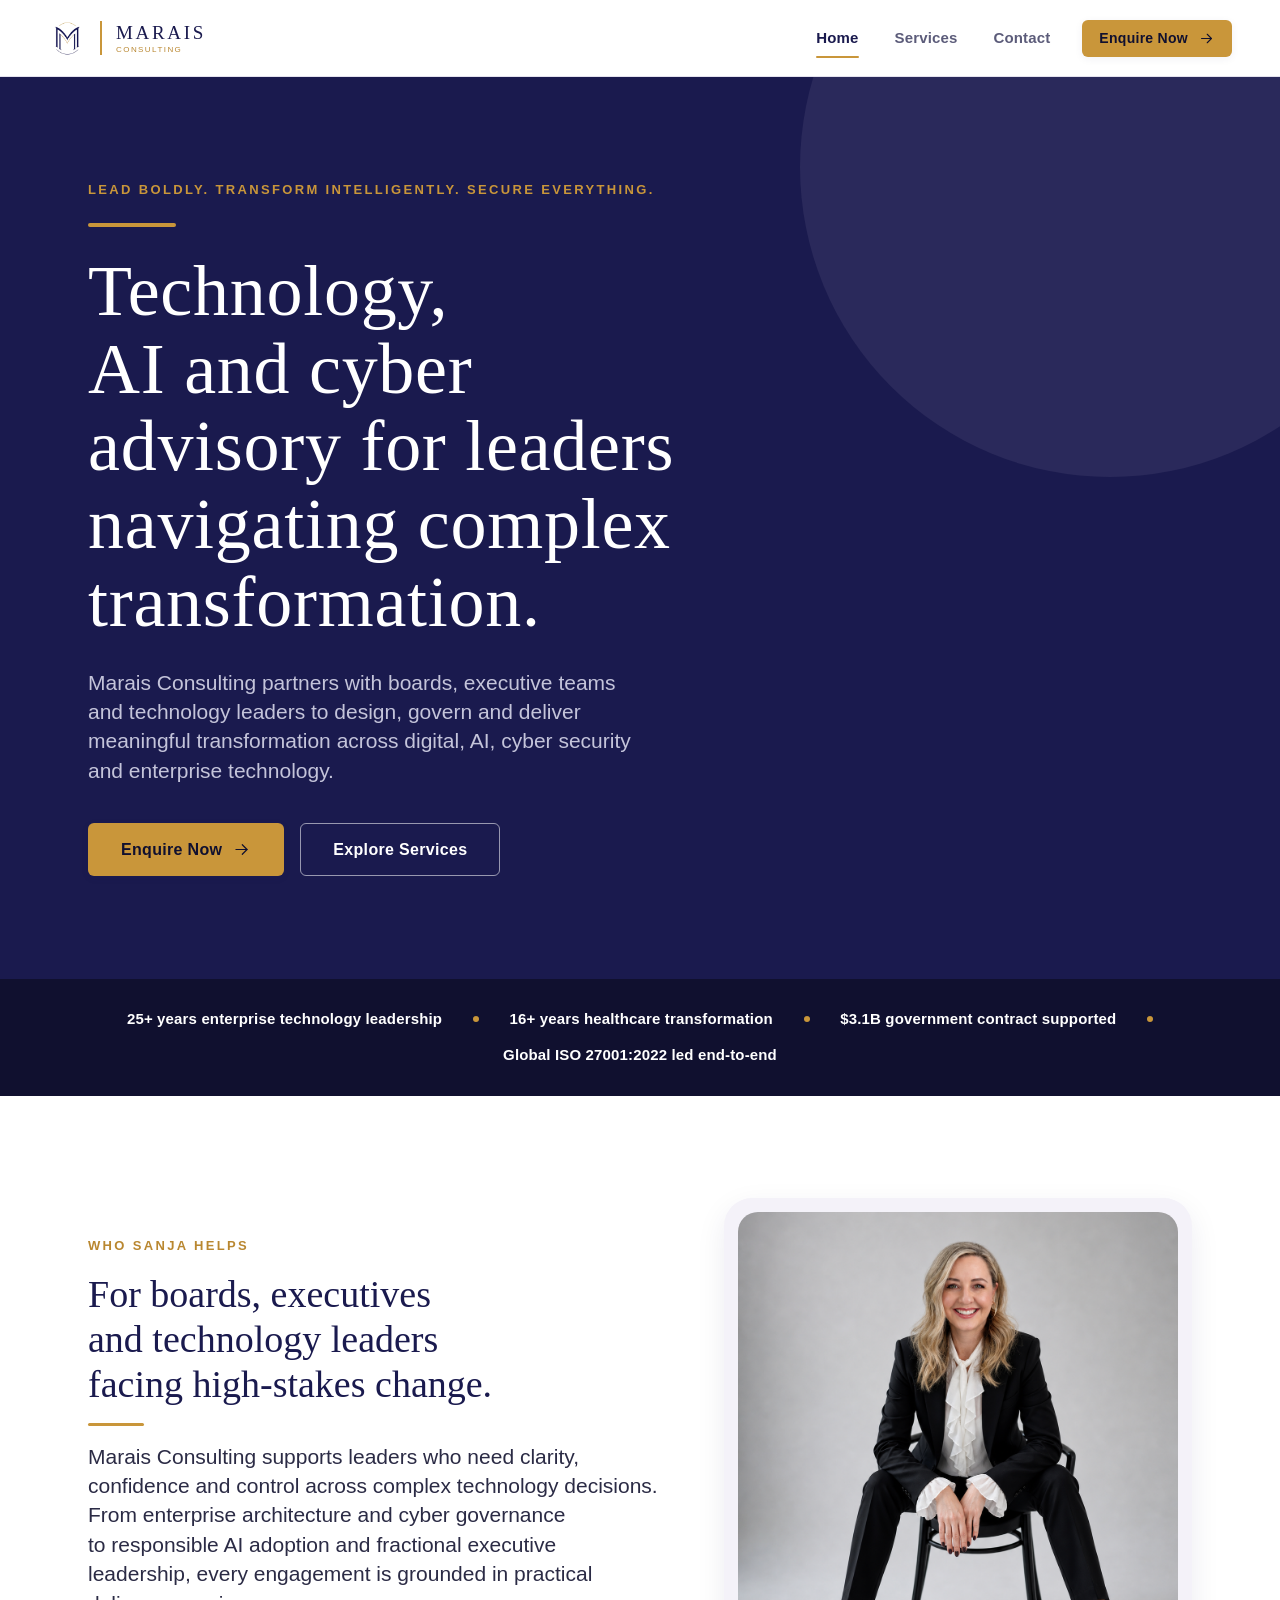
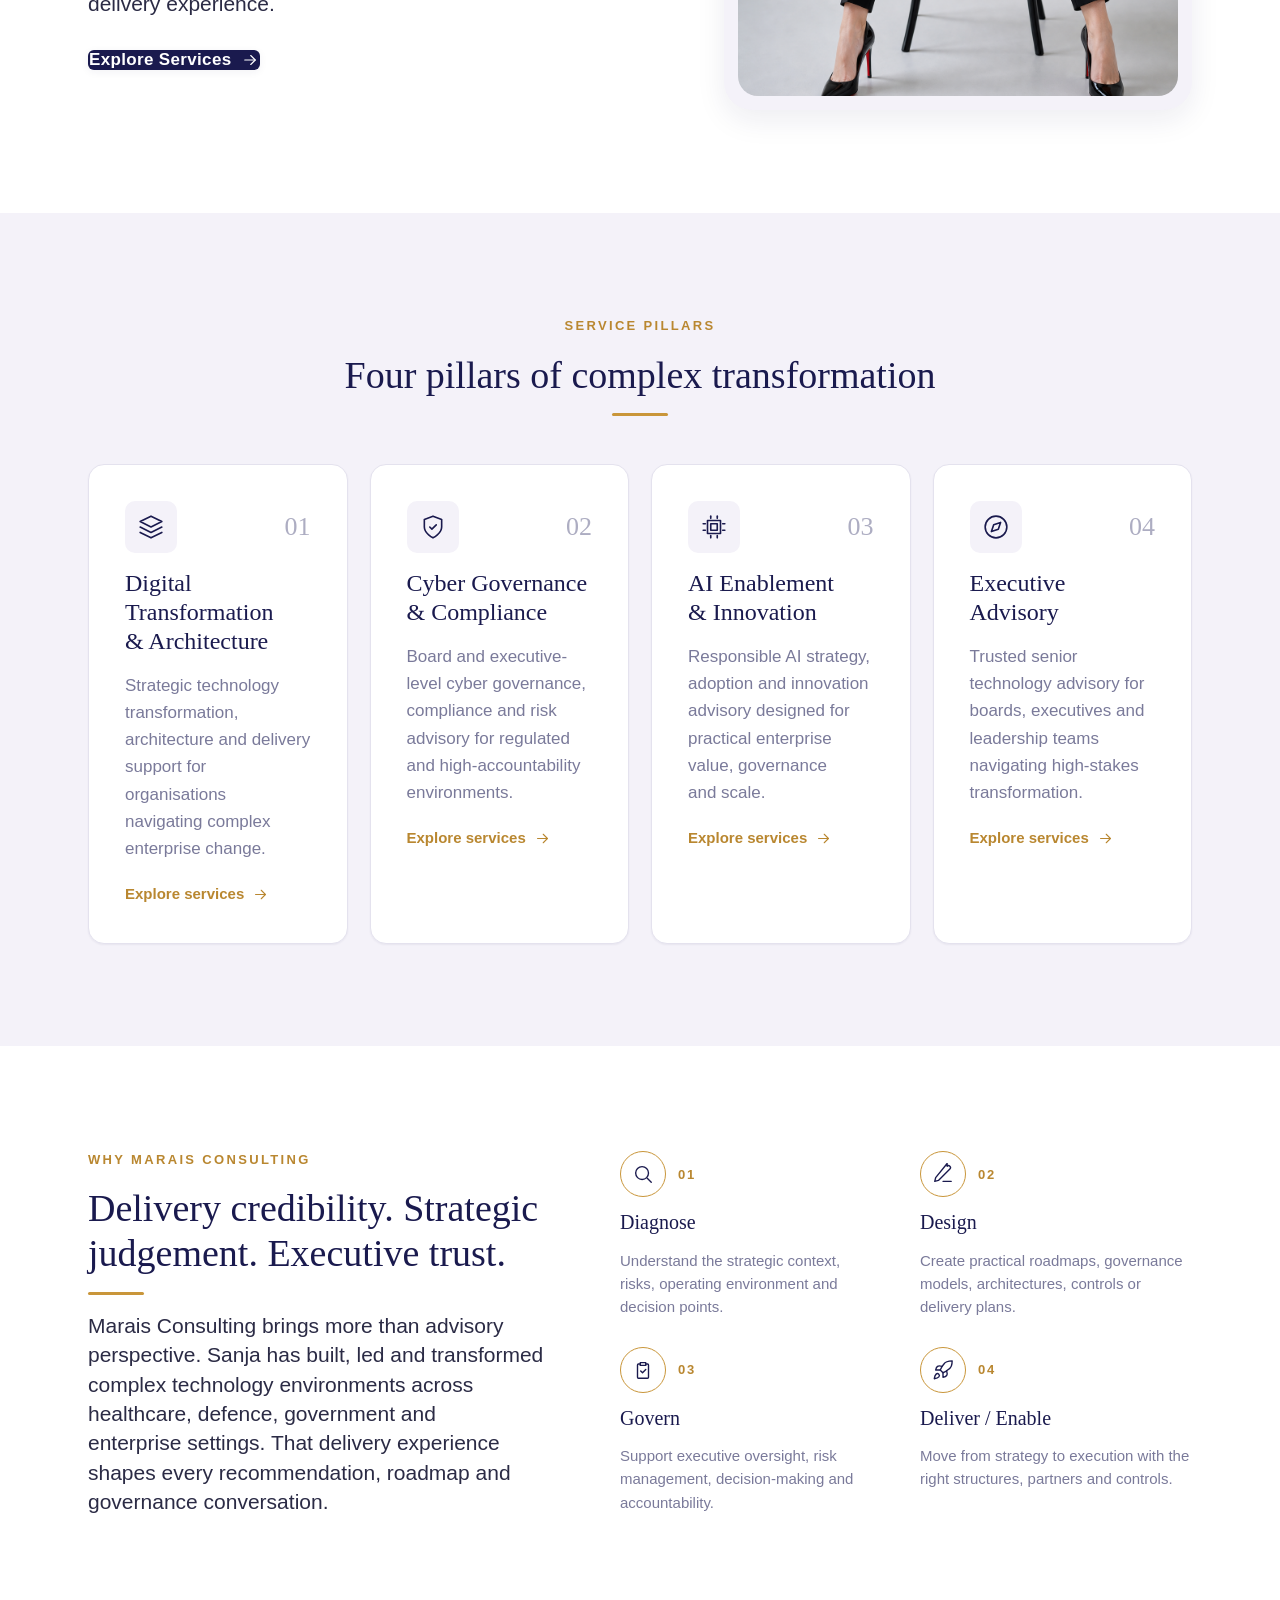
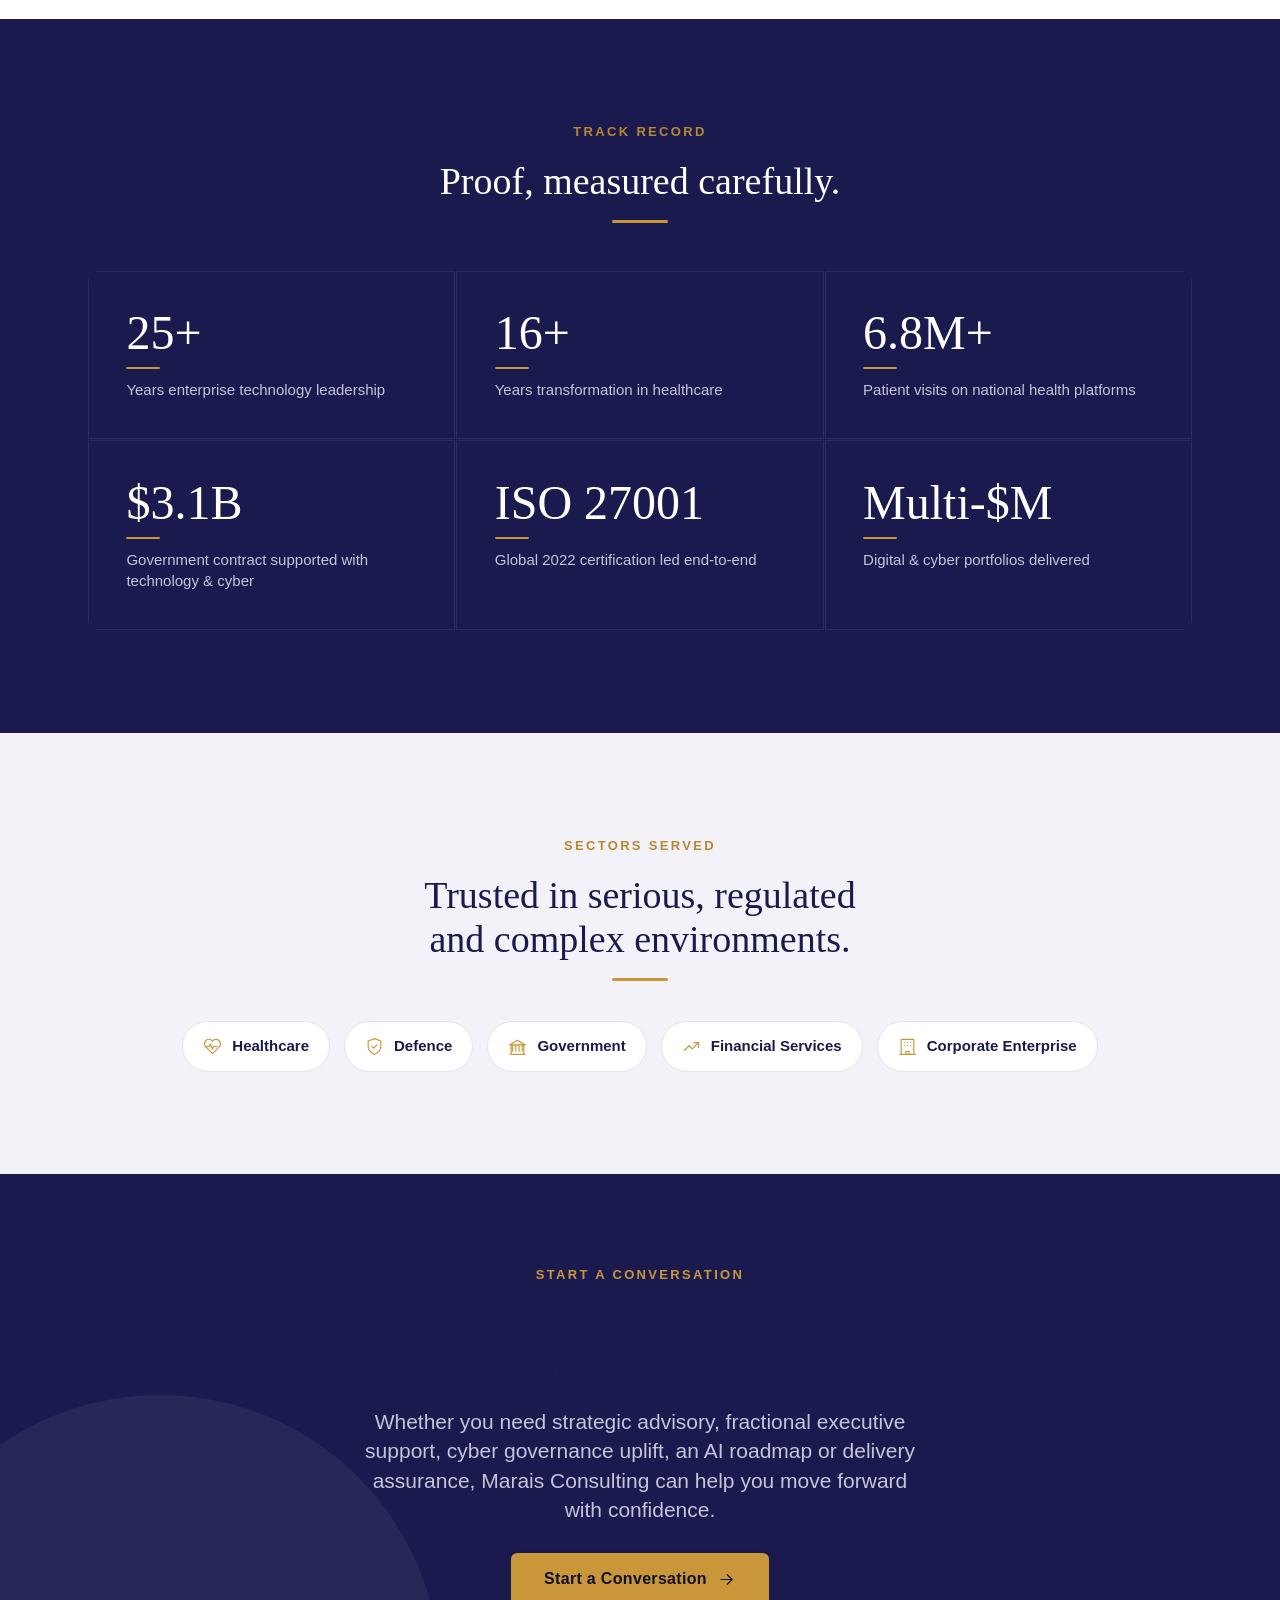
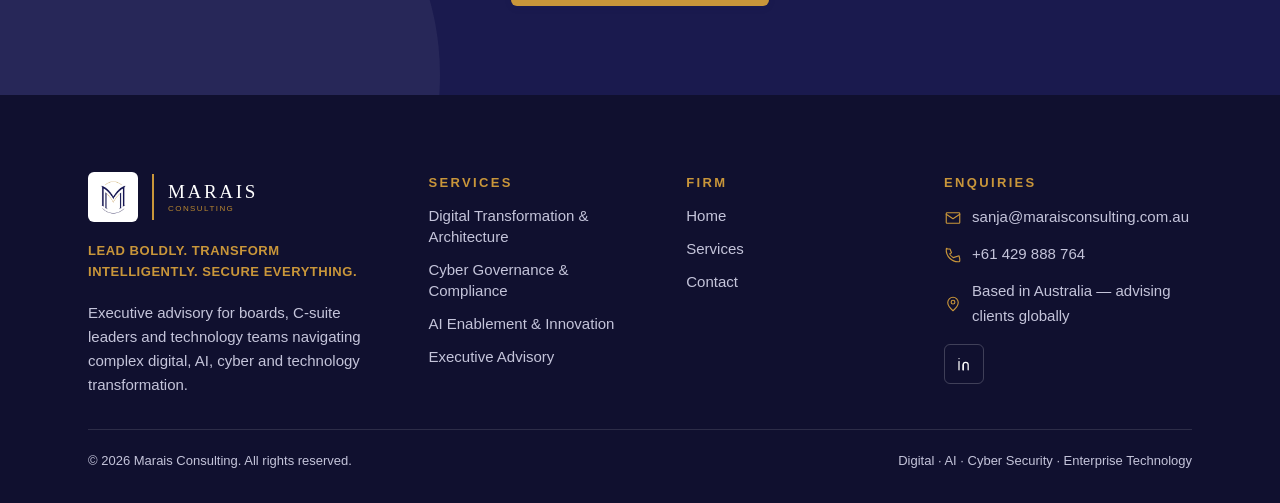
==== index.html @ aa8a917b "Initial publish: static site output for maraisconsulting.com.au Public repo containing only the buil" ====
<!DOCTYPE html>
<html lang="en">
<head>
<meta charset="utf-8">
<meta name="viewport" content="width=device-width, initial-scale=1">
<title>Marais Consulting — Lead Boldly. Transform Intelligently. Secure Everything.</title>
<meta name="description" content="Marais Consulting partners with boards, executive teams and technology leaders to design, govern and deliver meaningful transformation across digital, AI, cyber security and enterprise technology.">
<link rel="canonical" href="https://maraisconsulting.com.au/">
<link rel="icon" type="image/png" href="/assets/logo/favicon-32.png">
<link rel="stylesheet" href="/styles.css">
<style>html{scroll-behavior:smooth;}body{margin:0;}</style>
</head>
<body>

<header class="site-header">
  <div class="site-header__inner">
    <a class="logo" href="/">
      <img class="logo__mark" src="/assets/logo/marais-mark.png" alt="Marais Consulting">
      <span class="logo__rule" aria-hidden="true"></span>
      <span class="logo__word"><span class="a">MARAIS</span><span class="b">CONSULTING</span></span>
    </a>
    <nav class="nav">
      <a class="nav__link" href="/" aria-current="page">Home</a>
      <a class="nav__link" href="/services/">Services</a>
      <a class="nav__link" href="/contact/">Contact</a>
      <span class="nav__cta"><a class="btn btn--primary btn--sm" href="/contact/">Enquire Now <span class="icon">
        <svg width="17" height="17" viewBox="0 0 24 24" fill="none" stroke="currentColor" stroke-width="1.5" stroke-linecap="round" stroke-linejoin="round"><path d="M5 12h14"/><path d="M13 6l6 6-6 6"/></svg>
      </span></a></span>
    </nav>
    <button type="button" class="nav-toggle" aria-label="Toggle menu" aria-expanded="false" id="navToggle">
      <svg width="22" height="22" viewBox="0 0 24 24" fill="none" stroke="currentColor" stroke-width="1.5" stroke-linecap="round" stroke-linejoin="round"><path d="M4 7h16"/><path d="M4 12h16"/><path d="M4 17h16"/></svg>
    </button>
  </div>
  <div class="nav-panel" id="navPanel">
    <a class="nav-panel__link" href="/">Home</a>
    <a class="nav-panel__link" href="/services/">Services</a>
    <a class="nav-panel__link" href="/contact/">Contact</a>
    <a class="btn btn--primary btn--md btn--block nav-panel__cta" href="/contact/">Enquire Now</a>
  </div>
</header>

<main>

  <!-- Hero -->
  <section class="hero">
    <div class="hero__inner">
      <div class="hero__content">
        <span class="hero__eyebrow">LEAD BOLDLY. TRANSFORM INTELLIGENTLY. SECURE EVERYTHING.</span>
        <span class="hero__rule" aria-hidden="true"></span>
        <h1 class="hero__heading">Technology, AI and cyber advisory for leaders navigating complex transformation.</h1>
        <p class="hero__sub">Marais Consulting partners with boards, executive teams and technology leaders to design, govern and deliver meaningful transformation across digital, AI, cyber security and enterprise technology.</p>
        <div class="hero__ctas">
          <a class="btn btn--primary btn--lg" href="/contact/">Enquire Now <span class="icon"><svg width="19" height="19" viewBox="0 0 24 24" fill="none" stroke="currentColor" stroke-width="1.5" stroke-linecap="round" stroke-linejoin="round"><path d="M5 12h14"/><path d="M13 6l6 6-6 6"/></svg></span></a>
          <a class="btn btn--outline-light btn--lg" href="/services/">Explore Services</a>
        </div>
      </div>
    </div>
  </section>

  <!-- Credibility strip -->
  <section class="credibility">
    <div class="credibility__inner">
      <span class="credibility__item">25+ years enterprise technology leadership</span>
      <span class="credibility__dot" aria-hidden="true"></span>
      <span class="credibility__item">16+ years healthcare transformation</span>
      <span class="credibility__dot" aria-hidden="true"></span>
      <span class="credibility__item">$3.1B government contract supported</span>
      <span class="credibility__dot" aria-hidden="true"></span>
      <span class="credibility__item">Global ISO 27001:2022 led end-to-end</span>
    </div>
  </section>

  <!-- Who Sanja helps -->
  <section class="section">
    <div class="wrap split">
      <div class="section-intro">
        <span class="section-intro__eyebrow">Who Sanja helps</span>
        <h2 class="section-intro__heading">For boards, executives and technology leaders facing high-stakes change.</h2>
        <span class="section-intro__rule" aria-hidden="true"></span>
        <p class="section-intro__lead">Marais Consulting supports leaders who need clarity, confidence and control across complex technology decisions. From enterprise architecture and cyber governance to responsible AI adoption and fractional executive leadership, every engagement is grounded in practical delivery experience.</p>
        <div style="margin-top:12px">
          <a class="btn btn--navy" href="/services/">Explore Services <span class="icon"><svg width="18" height="18" viewBox="0 0 24 24" fill="none" stroke="currentColor" stroke-width="1.5" stroke-linecap="round" stroke-linejoin="round"><path d="M5 12h14"/><path d="M13 6l6 6-6 6"/></svg></span></a>
        </div>
      </div>
      <div class="split__portrait">
        <img src="/assets/images/sanja-portrait.png" alt="Sanja Marais">
      </div>
    </div>
  </section>

  <!-- Four service cards -->
  <section class="section section--alt">
    <div class="wrap">
      <div class="section-intro section-intro--center" style="margin-bottom:var(--sp-8)">
        <span class="section-intro__eyebrow">Service pillars</span>
        <h2 class="section-intro__heading">Four pillars of complex transformation</h2>
        <span class="section-intro__rule" aria-hidden="true"></span>
      </div>
      <div class="cards-grid">
        <a class="service-card" href="/services/">
          <div class="service-card__top">
            <span class="service-card__icon"><svg width="26" height="26" viewBox="0 0 24 24" fill="none" stroke="currentColor" stroke-width="1.5" stroke-linecap="round" stroke-linejoin="round"><path d="M12 2 2 7l10 5 10-5-10-5z"/><path d="M2 17l10 5 10-5"/><path d="M2 12l10 5 10-5"/></svg></span>
            <span class="service-card__index">01</span>
          </div>
          <h3 class="service-card__title">Digital Transformation &amp; Architecture</h3>
          <p class="service-card__summary">Strategic technology transformation, architecture and delivery support for organisations navigating complex enterprise change.</p>
          <span class="service-card__link">Explore services <span class="icon"><svg width="17" height="17" viewBox="0 0 24 24" fill="none" stroke="currentColor" stroke-width="1.5" stroke-linecap="round" stroke-linejoin="round"><path d="M5 12h14"/><path d="M13 6l6 6-6 6"/></svg></span></span>
        </a>
        <a class="service-card" href="/services/">
          <div class="service-card__top">
            <span class="service-card__icon"><svg width="26" height="26" viewBox="0 0 24 24" fill="none" stroke="currentColor" stroke-width="1.5" stroke-linecap="round" stroke-linejoin="round"><path d="M12 22s8-4 8-10V5l-8-3-8 3v7c0 6 8 10 8 10z"/><path d="M9 12l2 2 4-4"/></svg></span>
            <span class="service-card__index">02</span>
          </div>
          <h3 class="service-card__title">Cyber Governance &amp; Compliance</h3>
          <p class="service-card__summary">Board and executive-level cyber governance, compliance and risk advisory for regulated and high-accountability environments.</p>
          <span class="service-card__link">Explore services <span class="icon"><svg width="17" height="17" viewBox="0 0 24 24" fill="none" stroke="currentColor" stroke-width="1.5" stroke-linecap="round" stroke-linejoin="round"><path d="M5 12h14"/><path d="M13 6l6 6-6 6"/></svg></span></span>
        </a>
        <a class="service-card" href="/services/">
          <div class="service-card__top">
            <span class="service-card__icon"><svg width="26" height="26" viewBox="0 0 24 24" fill="none" stroke="currentColor" stroke-width="1.5" stroke-linecap="round" stroke-linejoin="round"><path d="M6 6h12v12H6z"/><path d="M9 9h6v6H9z"/><path d="M9 2v2"/><path d="M15 2v2"/><path d="M9 20v2"/><path d="M15 20v2"/><path d="M2 9h2"/><path d="M2 15h2"/><path d="M20 9h2"/><path d="M20 15h2"/></svg></span>
            <span class="service-card__index">03</span>
          </div>
          <h3 class="service-card__title">AI Enablement &amp; Innovation</h3>
          <p class="service-card__summary">Responsible AI strategy, adoption and innovation advisory designed for practical enterprise value, governance and scale.</p>
          <span class="service-card__link">Explore services <span class="icon"><svg width="17" height="17" viewBox="0 0 24 24" fill="none" stroke="currentColor" stroke-width="1.5" stroke-linecap="round" stroke-linejoin="round"><path d="M5 12h14"/><path d="M13 6l6 6-6 6"/></svg></span></span>
        </a>
        <a class="service-card" href="/services/">
          <div class="service-card__top">
            <span class="service-card__icon"><svg width="26" height="26" viewBox="0 0 24 24" fill="none" stroke="currentColor" stroke-width="1.5" stroke-linecap="round" stroke-linejoin="round"><path d="M12 22a10 10 0 100-20 10 10 0 000 20z"/><path d="M16.24 7.76l-2.12 6.36-6.36 2.12 2.12-6.36z"/></svg></span>
            <span class="service-card__index">04</span>
          </div>
          <h3 class="service-card__title">Executive Advisory</h3>
          <p class="service-card__summary">Trusted senior technology advisory for boards, executives and leadership teams navigating high-stakes transformation.</p>
          <span class="service-card__link">Explore services <span class="icon"><svg width="17" height="17" viewBox="0 0 24 24" fill="none" stroke="currentColor" stroke-width="1.5" stroke-linecap="round" stroke-linejoin="round"><path d="M5 12h14"/><path d="M13 6l6 6-6 6"/></svg></span></span>
        </a>
      </div>
    </div>
  </section>

  <!-- Why Marais Consulting -->
  <section class="section">
    <div class="wrap split split--reverse">
      <div class="section-intro">
        <span class="section-intro__eyebrow">Why Marais Consulting</span>
        <h2 class="section-intro__heading">Delivery credibility. Strategic judgement. Executive trust.</h2>
        <span class="section-intro__rule" aria-hidden="true"></span>
        <p class="section-intro__lead">Marais Consulting brings more than advisory perspective. Sanja has built, led and transformed complex technology environments across healthcare, defence, government and enterprise settings. That delivery experience shapes every recommendation, roadmap and governance conversation.</p>
      </div>
      <div class="process-steps process-steps--2col">
        <div class="process-step">
          <div class="process-step__top">
            <span class="process-step__ring"><svg width="22" height="22" viewBox="0 0 24 24" fill="none" stroke="currentColor" stroke-width="1.5" stroke-linecap="round" stroke-linejoin="round"><path d="M11 18a7 7 0 100-14 7 7 0 000 14z"/><path d="M21 21l-4.35-4.35"/></svg></span>
            <span class="process-step__num">01</span>
          </div>
          <h3 class="process-step__title">Diagnose</h3>
          <p class="process-step__desc">Understand the strategic context, risks, operating environment and decision points.</p>
        </div>
        <div class="process-step">
          <div class="process-step__top">
            <span class="process-step__ring"><svg width="22" height="22" viewBox="0 0 24 24" fill="none" stroke="currentColor" stroke-width="1.5" stroke-linecap="round" stroke-linejoin="round"><path d="M12 20h9"/><path d="M16.5 3.5a2.12 2.12 0 013 3L7 19l-4 1 1-4 12.5-15.5z"/></svg></span>
            <span class="process-step__num">02</span>
          </div>
          <h3 class="process-step__title">Design</h3>
          <p class="process-step__desc">Create practical roadmaps, governance models, architectures, controls or delivery plans.</p>
        </div>
        <div class="process-step">
          <div class="process-step__top">
            <span class="process-step__ring"><svg width="22" height="22" viewBox="0 0 24 24" fill="none" stroke="currentColor" stroke-width="1.5" stroke-linecap="round" stroke-linejoin="round"><path d="M9 4h6v3H9z"/><path d="M9 5.5H7a1 1 0 00-1 1V20a1 1 0 001 1h10a1 1 0 001-1V6.5a1 1 0 00-1-1h-2"/><path d="M9.5 13l2 2 3.5-3.5"/></svg></span>
            <span class="process-step__num">03</span>
          </div>
          <h3 class="process-step__title">Govern</h3>
          <p class="process-step__desc">Support executive oversight, risk management, decision-making and accountability.</p>
        </div>
        <div class="process-step">
          <div class="process-step__top">
            <span class="process-step__ring"><svg width="22" height="22" viewBox="0 0 24 24" fill="none" stroke="currentColor" stroke-width="1.5" stroke-linecap="round" stroke-linejoin="round"><path d="M4.5 16.5c-1.5 1.26-2 5-2 5s3.74-.5 5-2c.71-.84.7-2.13-.09-2.91a2.18 2.18 0 00-2.91-.09z"/><path d="M12 15l-3-3a22 22 0 014-6.5C15 2 22 2 22 2s0 7-3.5 9a22 22 0 01-6.5 4z"/><path d="M9 12H4s.55-3.03 2-4c1.62-1.08 5 0 5 0"/><path d="M12 15v5s3.03-.55 4-2c1.08-1.62 0-5 0-5"/></svg></span>
            <span class="process-step__num">04</span>
          </div>
          <h3 class="process-step__title">Deliver / Enable</h3>
          <p class="process-step__desc">Move from strategy to execution with the right structures, partners and controls.</p>
        </div>
      </div>
    </div>
  </section>

  <!-- Track record -->
  <section class="section section--navy">
    <div class="wrap">
      <div class="section-intro section-intro--center section-intro--on-dark" style="margin-bottom:var(--sp-8)">
        <span class="section-intro__eyebrow">Track record</span>
        <h2 class="section-intro__heading">Proof, measured carefully.</h2>
        <span class="section-intro__rule" aria-hidden="true"></span>
      </div>
      <div class="stat-block stat-block--navy">
        <div class="stat-block__item"><span class="stat-block__value">25+</span><span class="stat-block__rule" aria-hidden="true"></span><span class="stat-block__label">Years enterprise technology leadership</span></div>
        <div class="stat-block__item"><span class="stat-block__value">16+</span><span class="stat-block__rule" aria-hidden="true"></span><span class="stat-block__label">Years transformation in healthcare</span></div>
        <div class="stat-block__item"><span class="stat-block__value">6.8M+</span><span class="stat-block__rule" aria-hidden="true"></span><span class="stat-block__label">Patient visits on national health platforms</span></div>
        <div class="stat-block__item"><span class="stat-block__value">$3.1B</span><span class="stat-block__rule" aria-hidden="true"></span><span class="stat-block__label">Government contract supported with technology &amp; cyber</span></div>
        <div class="stat-block__item"><span class="stat-block__value">ISO 27001</span><span class="stat-block__rule" aria-hidden="true"></span><span class="stat-block__label">Global 2022 certification led end-to-end</span></div>
        <div class="stat-block__item"><span class="stat-block__value">Multi-$M</span><span class="stat-block__rule" aria-hidden="true"></span><span class="stat-block__label">Digital &amp; cyber portfolios delivered</span></div>
      </div>
    </div>
  </section>

  <!-- Sectors served -->
  <section class="section section--alt">
    <div class="wrap" style="display:grid;gap:var(--sp-7);justify-items:center;text-align:center">
      <div class="section-intro section-intro--center">
        <span class="section-intro__eyebrow">Sectors served</span>
        <h2 class="section-intro__heading">Trusted in serious, regulated and complex environments.</h2>
        <span class="section-intro__rule" aria-hidden="true"></span>
      </div>
      <div class="sector-list">
        <span class="sector-pill"><span class="icon"><svg width="19" height="19" viewBox="0 0 24 24" fill="none" stroke="currentColor" stroke-width="1.5" stroke-linecap="round" stroke-linejoin="round"><path d="M20.4 4.6a5.5 5.5 0 00-7.8 0L12 5.2l-.6-.6a5.5 5.5 0 00-7.8 7.8L12 21l8.4-8.6a5.5 5.5 0 000-7.8z"/><path d="M3.5 12h4l1.5-3 3 6 1.5-3h4"/></svg></span>Healthcare</span>
        <span class="sector-pill"><span class="icon"><svg width="19" height="19" viewBox="0 0 24 24" fill="none" stroke="currentColor" stroke-width="1.5" stroke-linecap="round" stroke-linejoin="round"><path d="M12 22s8-4 8-10V5l-8-3-8 3v7c0 6 8 10 8 10z"/><path d="M9 12l2 2 4-4"/></svg></span>Defence</span>
        <span class="sector-pill"><span class="icon"><svg width="19" height="19" viewBox="0 0 24 24" fill="none" stroke="currentColor" stroke-width="1.5" stroke-linecap="round" stroke-linejoin="round"><path d="M3 22h18"/><path d="M6 18v-8"/><path d="M10 18v-8"/><path d="M14 18v-8"/><path d="M18 18v-8"/><path d="M2 10l10-6 10 6z"/><path d="M4 22V10"/><path d="M20 22V10"/></svg></span>Government</span>
        <span class="sector-pill"><span class="icon"><svg width="19" height="19" viewBox="0 0 24 24" fill="none" stroke="currentColor" stroke-width="1.5" stroke-linecap="round" stroke-linejoin="round"><path d="M3 17l6-6 4 4 8-8"/><path d="M15 7h6v6"/></svg></span>Financial Services</span>
        <span class="sector-pill"><span class="icon"><svg width="19" height="19" viewBox="0 0 24 24" fill="none" stroke="currentColor" stroke-width="1.5" stroke-linecap="round" stroke-linejoin="round"><path d="M4 22V4a1 1 0 011-1h14a1 1 0 011 1v18"/><path d="M2 22h20"/><path d="M8 7h.01"/><path d="M12 7h.01"/><path d="M16 7h.01"/><path d="M8 11h.01"/><path d="M12 11h.01"/><path d="M16 11h.01"/><path d="M10 22v-4h4v4"/></svg></span>Corporate Enterprise</span>
      </div>
    </div>
  </section>

  <!-- Final CTA -->
  <section class="cta-band cta-band--navy">
    <div class="cta-band__inner">
      <span class="cta-band__eyebrow">Start a conversation</span>
      <h2 class="cta-band__heading">Ready to lead complex transformation with clarity?</h2>
      <p class="cta-band__text">Whether you need strategic advisory, fractional executive support, cyber governance uplift, an AI roadmap or delivery assurance, Marais Consulting can help you move forward with confidence.</p>
      <div class="cta-band__actions">
        <a class="btn btn--primary btn--lg" href="/contact/">Start a Conversation <span class="icon"><svg width="19" height="19" viewBox="0 0 24 24" fill="none" stroke="currentColor" stroke-width="1.5" stroke-linecap="round" stroke-linejoin="round"><path d="M5 12h14"/><path d="M13 6l6 6-6 6"/></svg></span></a>
      </div>
    </div>
  </section>

</main>

<footer class="footer">
  <div class="footer__grid">
    <div class="footer__brand">
      <a class="logo" href="/" style="--logo-dark:1">
        <span style="display:inline-flex;background:#fff;border-radius:var(--radius-sm);padding:6px"><img class="logo__mark" src="/assets/logo/marais-mark.png" alt="Marais Consulting"></span>
        <span class="logo__rule" aria-hidden="true"></span>
        <span class="logo__word"><span class="a">MARAIS</span><span class="b">CONSULTING</span></span>
      </a>
      <p class="footer__tagline">LEAD BOLDLY. TRANSFORM INTELLIGENTLY. SECURE EVERYTHING.</p>
      <p class="footer__desc">Executive advisory for boards, C-suite leaders and technology teams navigating complex digital, AI, cyber and technology transformation.</p>
    </div>
    <div class="footer__col">
      <span class="footer__heading">Services</span>
      <a class="footer__link" href="/services/">Digital Transformation &amp; Architecture</a>
      <a class="footer__link" href="/services/">Cyber Governance &amp; Compliance</a>
      <a class="footer__link" href="/services/">AI Enablement &amp; Innovation</a>
      <a class="footer__link" href="/services/">Executive Advisory</a>
    </div>
    <div class="footer__col">
      <span class="footer__heading">Firm</span>
      <a class="footer__link" href="/">Home</a>
      <a class="footer__link" href="/services/">Services</a>
      <a class="footer__link" href="/contact/">Contact</a>
    </div>
    <div class="footer__col">
      <span class="footer__heading">Enquiries</span>
      <a class="footer__contact-item" href="mailto:sanja@maraisconsulting.com.au"><span class="icon"><svg width="18" height="18" viewBox="0 0 24 24" fill="none" stroke="currentColor" stroke-width="1.5" stroke-linecap="round" stroke-linejoin="round"><path d="M4 5h16a1 1 0 011 1v12a1 1 0 01-1 1H4a1 1 0 01-1-1V6a1 1 0 011-1z"/><path d="M3 7l9 6 9-6"/></svg></span>sanja@maraisconsulting.com.au</a>
      <a class="footer__contact-item" href="tel:+61429888764"><span class="icon"><svg width="18" height="18" viewBox="0 0 24 24" fill="none" stroke="currentColor" stroke-width="1.5" stroke-linecap="round" stroke-linejoin="round"><path d="M4 4h4l2 5-2.5 1.5a11 11 0 005 5L20 13l1 4v3a1 1 0 01-1 1A16 16 0 013 4a1 1 0 011-1"/></svg></span>+61 429 888 764</a>
      <span class="footer__contact-item"><span class="icon"><svg width="18" height="18" viewBox="0 0 24 24" fill="none" stroke="currentColor" stroke-width="1.5" stroke-linecap="round" stroke-linejoin="round"><path d="M12 21s7-6.2 7-11a7 7 0 10-14 0c0 4.8 7 11 7 11z"/><path d="M12 12a2.5 2.5 0 100-5 2.5 2.5 0 000 5z"/></svg></span>Based in Australia — advising clients globally</span>
      <a class="footer__linkedin" href="https://www.linkedin.com/in/sanja-marais-2981487b/" target="_blank" rel="noopener" aria-label="LinkedIn"><svg width="20" height="20" viewBox="0 0 24 24" fill="none" stroke="currentColor" stroke-width="1.5" stroke-linecap="round" stroke-linejoin="round"><path d="M6 9v10"/><path d="M6 5.5v.01"/><path d="M11 19v-6a3 3 0 016 0v6"/><path d="M11 13v6"/></svg></a>
    </div>
  </div>
  <div class="footer__bottom">
    <div class="footer__rule"></div>
    <div class="footer__meta">
      <span>© <span id="year"></span> Marais Consulting. All rights reserved.</span>
      <span>Digital · AI · Cyber Security · Enterprise Technology</span>
    </div>
  </div>
</footer>

<script src="/nav.js"></script>
</body>
</html>
---- styles.css ----
/* ==========================================================================
   Marais Consulting — production site stylesheet entry point
   ========================================================================== */
@import url("tokens/colors.css");
@import url("tokens/typography.css");
@import url("tokens/spacing.css");
@import url("tokens/base.css");
@import url("site.css");
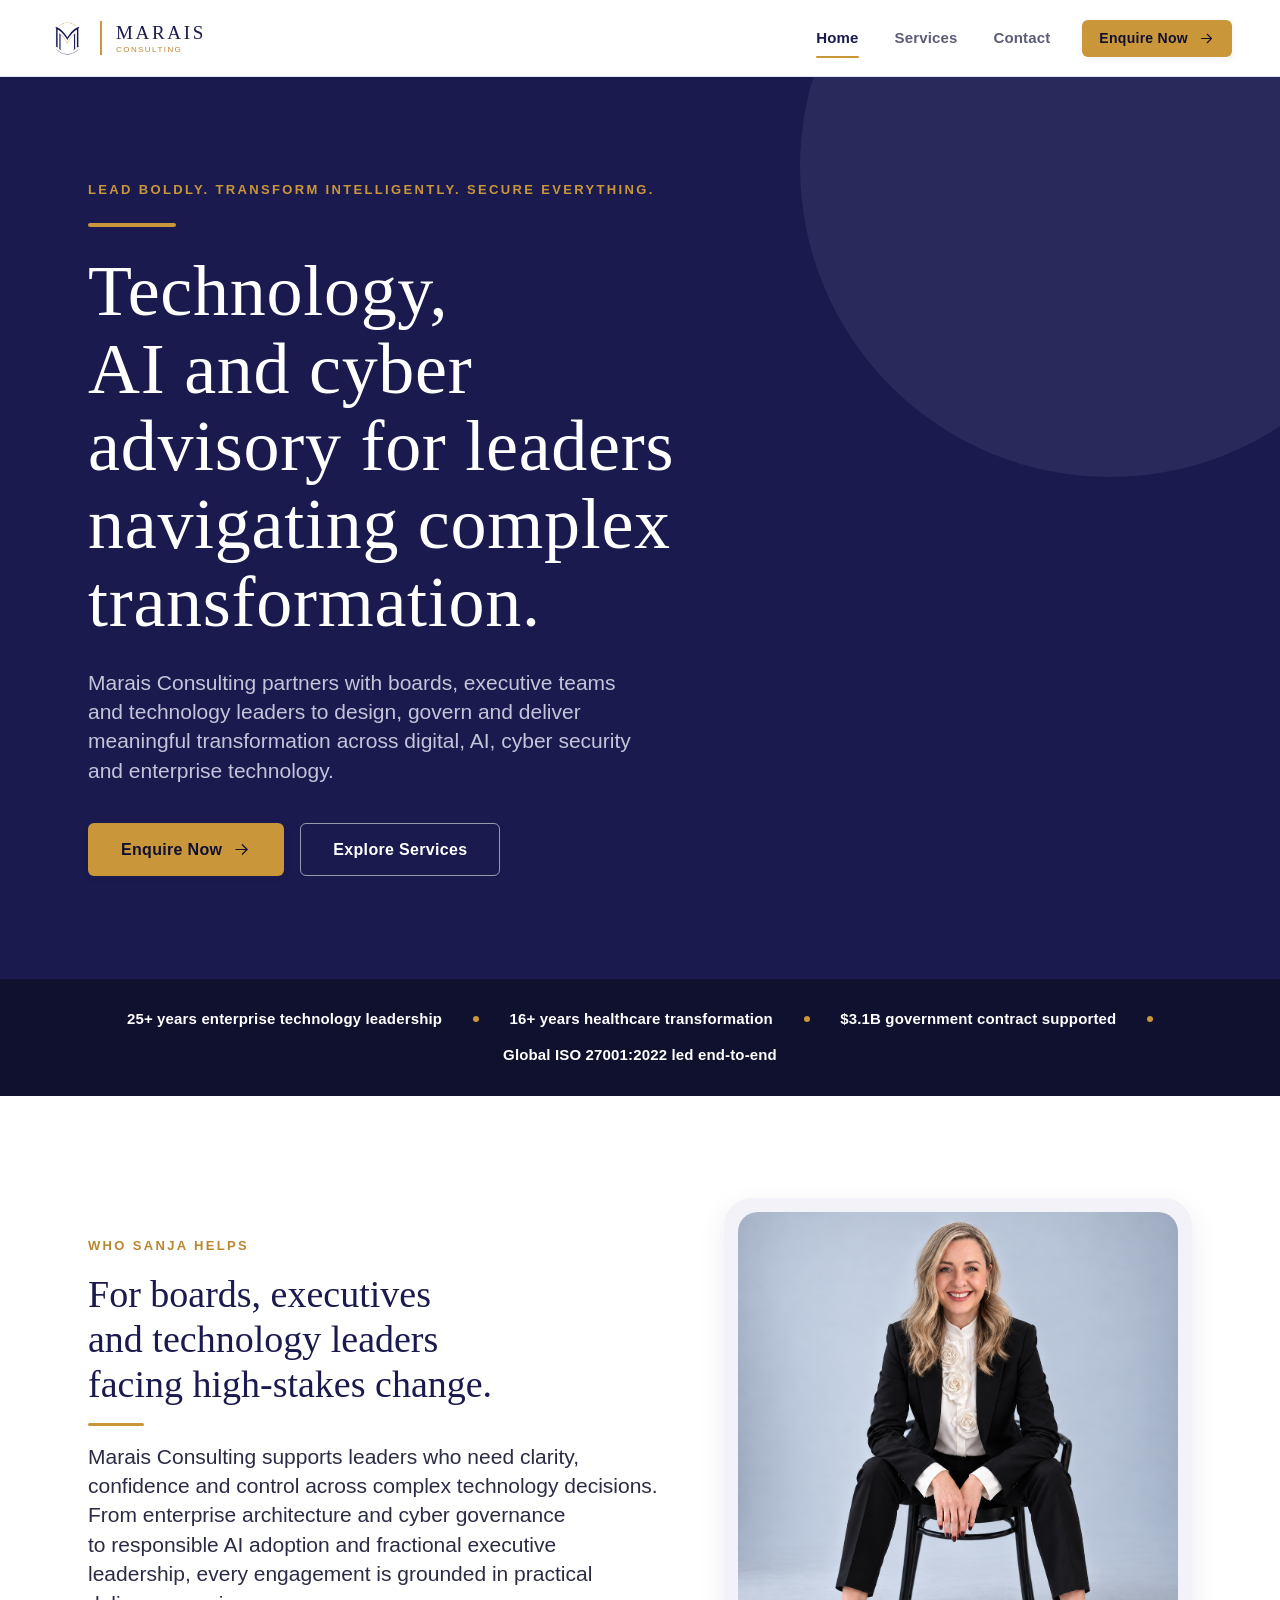
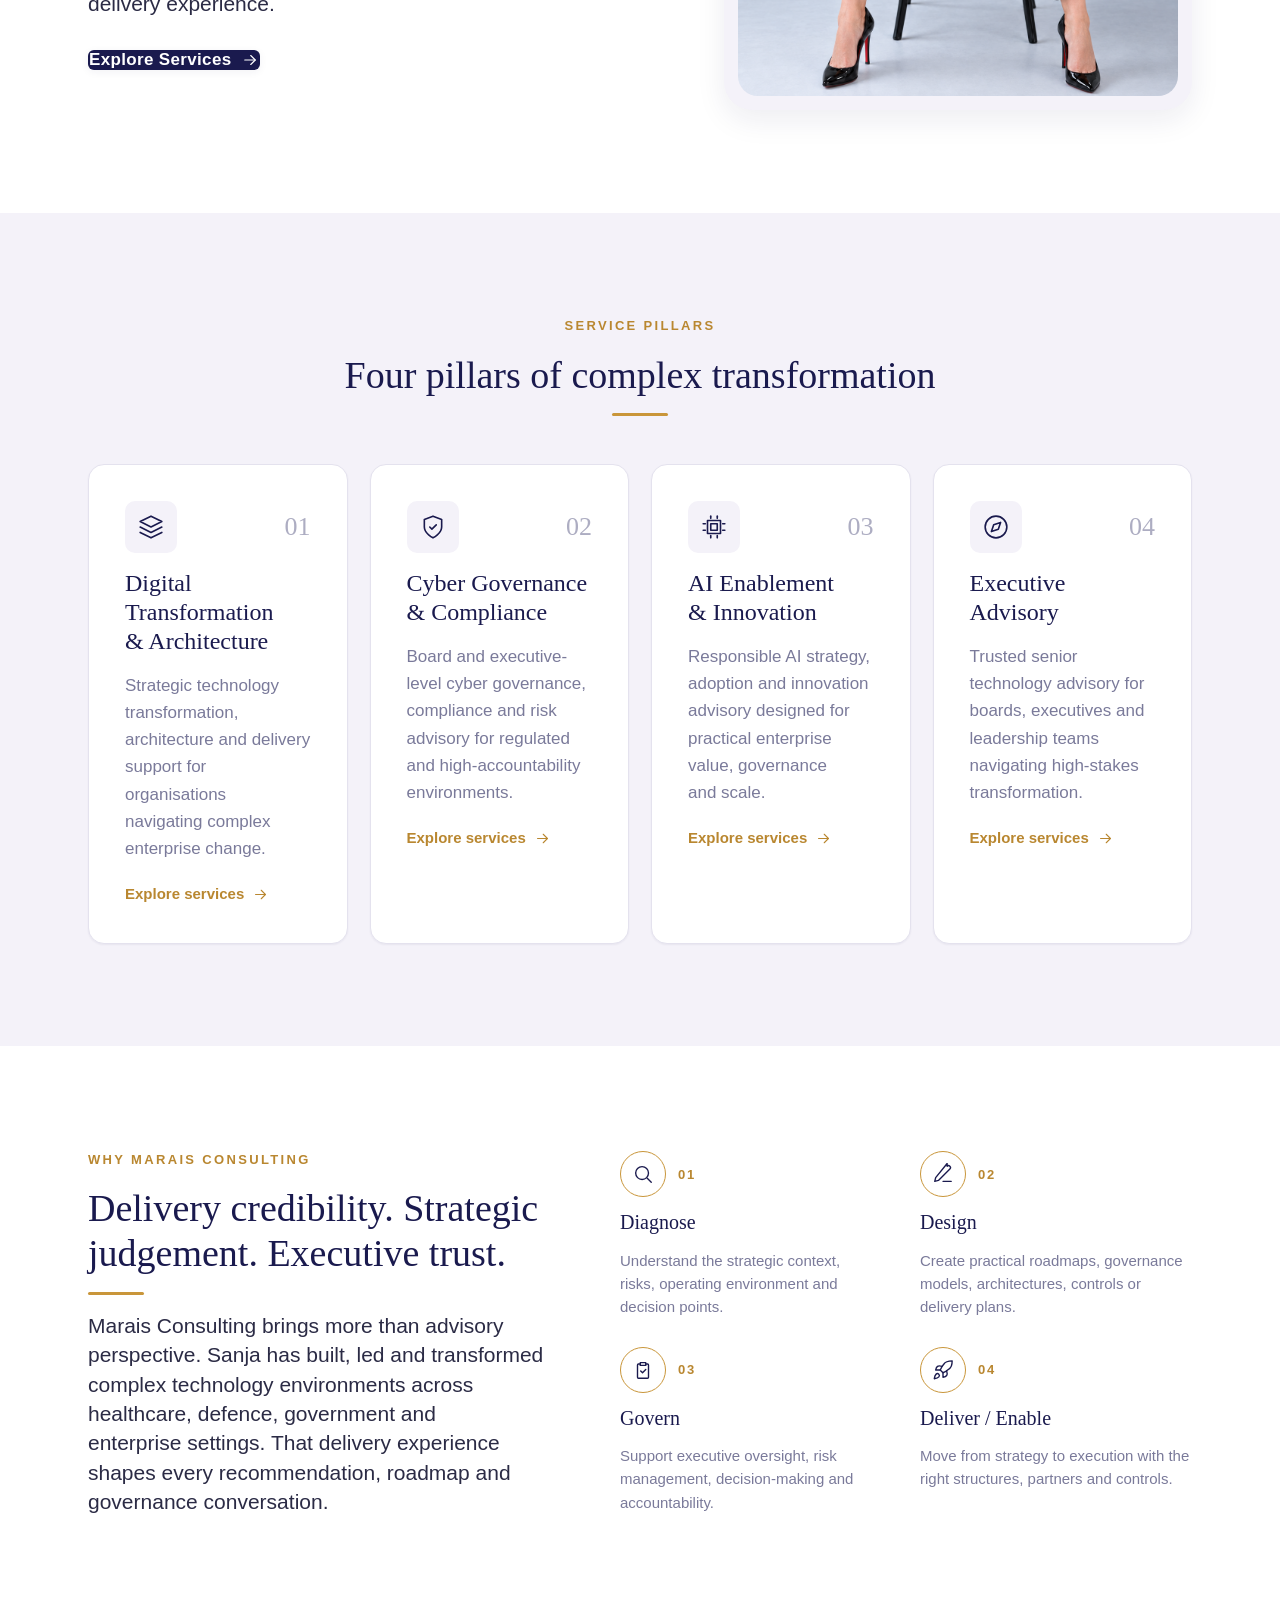
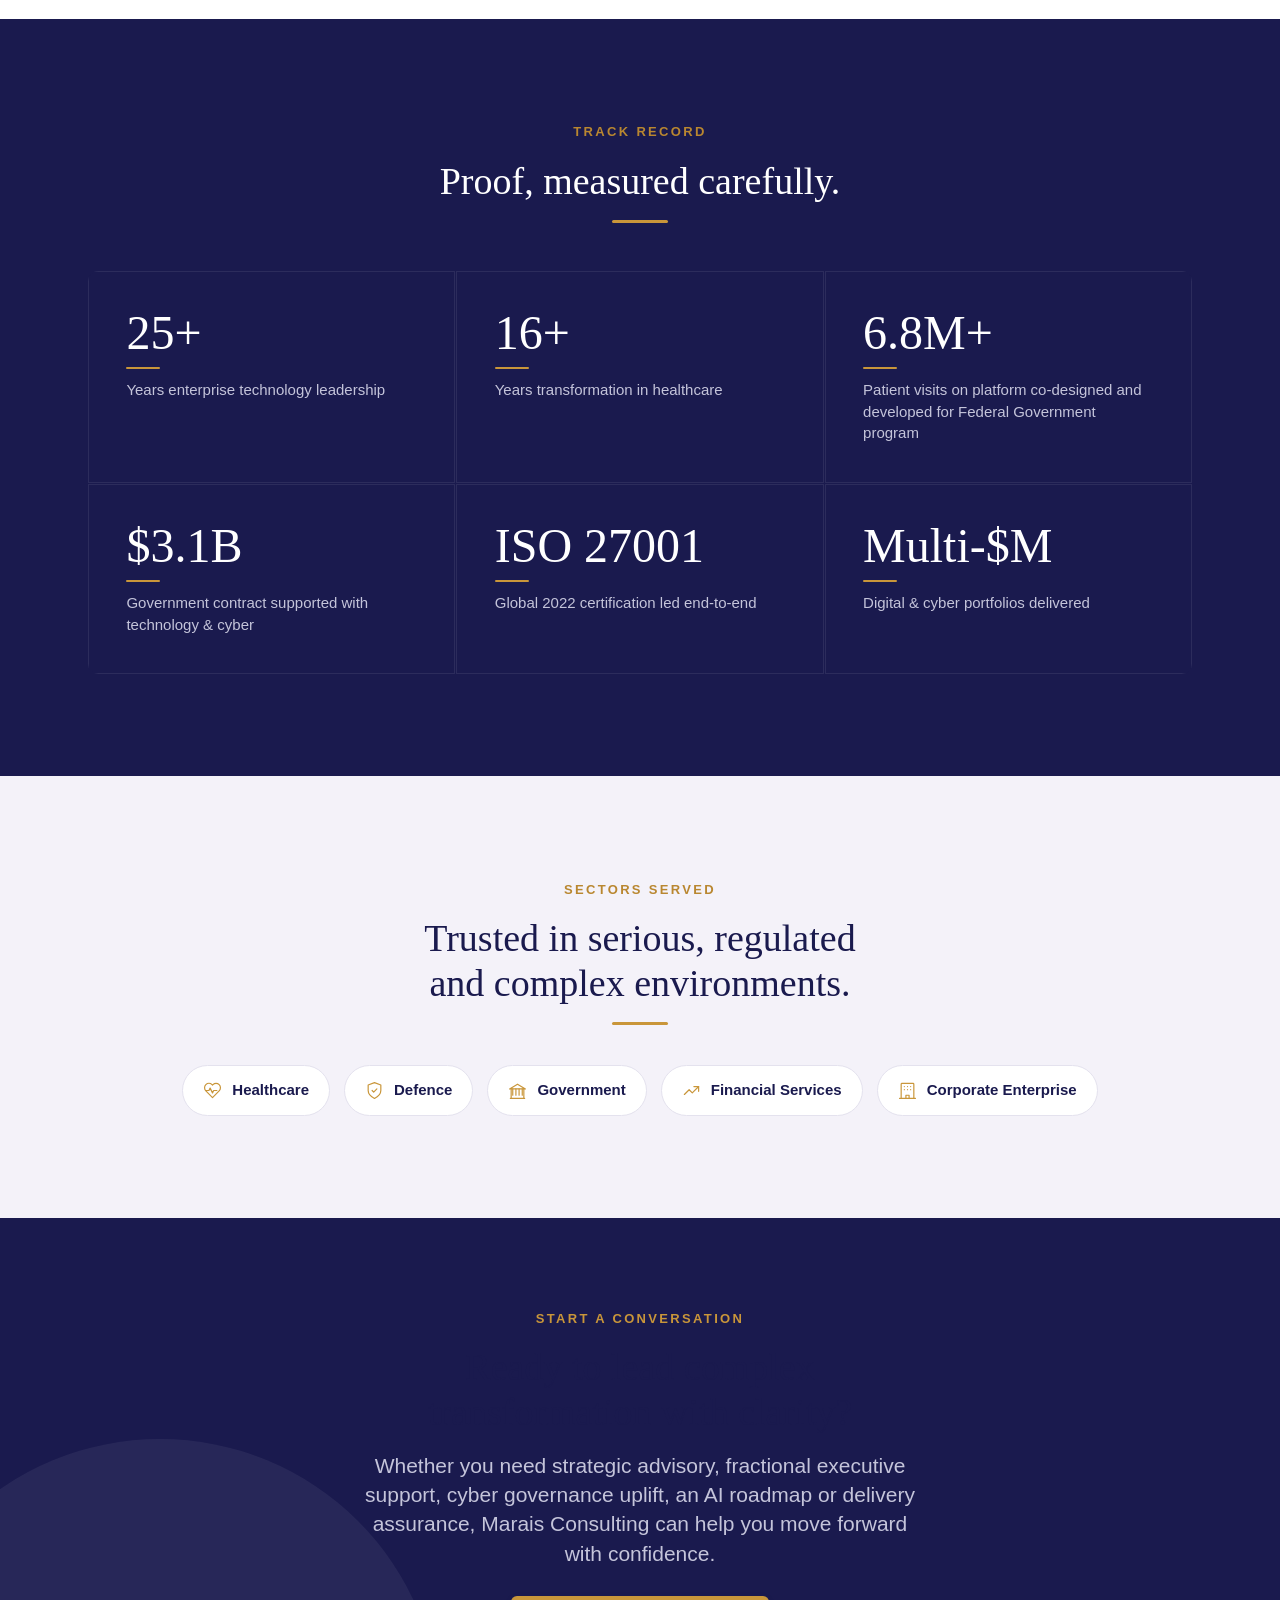
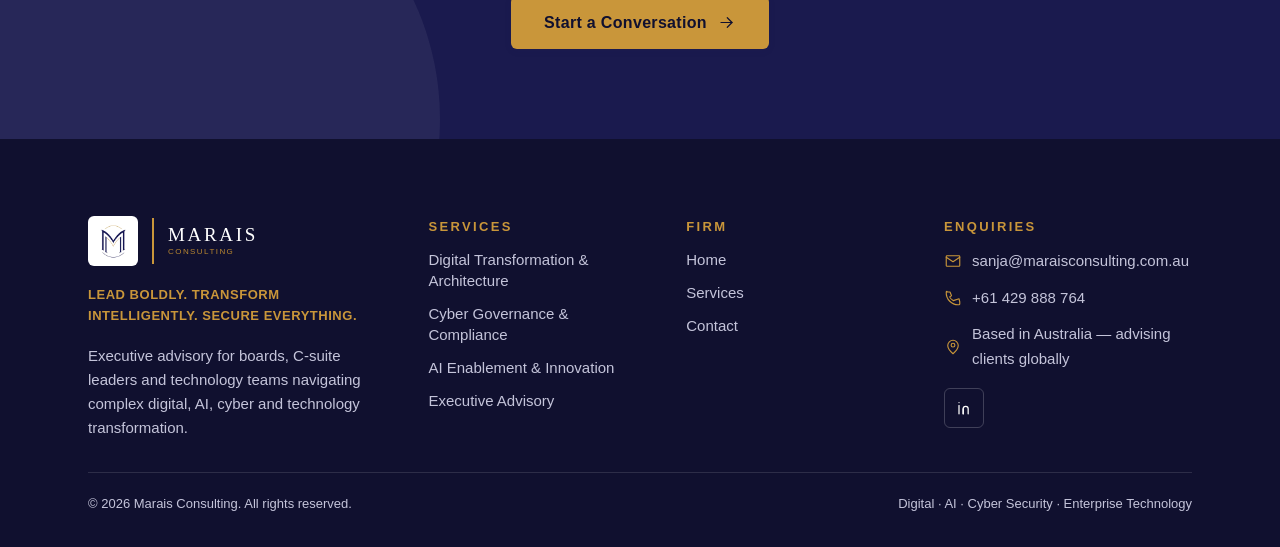
==== commit b0b26950: "Sync from marais-consulting-website@17e4dede5d8776e0b30ed13ea860990ca7320bcd" ====
--- a/index.html
+++ b/index.html
@@ -194,7 +194,7 @@
       <div class="stat-block stat-block--navy">
         <div class="stat-block__item"><span class="stat-block__value">25+</span><span class="stat-block__rule" aria-hidden="true"></span><span class="stat-block__label">Years enterprise technology leadership</span></div>
         <div class="stat-block__item"><span class="stat-block__value">16+</span><span class="stat-block__rule" aria-hidden="true"></span><span class="stat-block__label">Years transformation in healthcare</span></div>
-        <div class="stat-block__item"><span class="stat-block__value">6.8M+</span><span class="stat-block__rule" aria-hidden="true"></span><span class="stat-block__label">Patient visits on national health platforms</span></div>
+        <div class="stat-block__item"><span class="stat-block__value">6.8M+</span><span class="stat-block__rule" aria-hidden="true"></span><span class="stat-block__label">Patient visits on platform co-designed and developed for Federal Government program</span></div>
         <div class="stat-block__item"><span class="stat-block__value">$3.1B</span><span class="stat-block__rule" aria-hidden="true"></span><span class="stat-block__label">Government contract supported with technology &amp; cyber</span></div>
         <div class="stat-block__item"><span class="stat-block__value">ISO 27001</span><span class="stat-block__rule" aria-hidden="true"></span><span class="stat-block__label">Global 2022 certification led end-to-end</span></div>
         <div class="stat-block__item"><span class="stat-block__value">Multi-$M</span><span class="stat-block__rule" aria-hidden="true"></span><span class="stat-block__label">Digital &amp; cyber portfolios delivered</span></div>
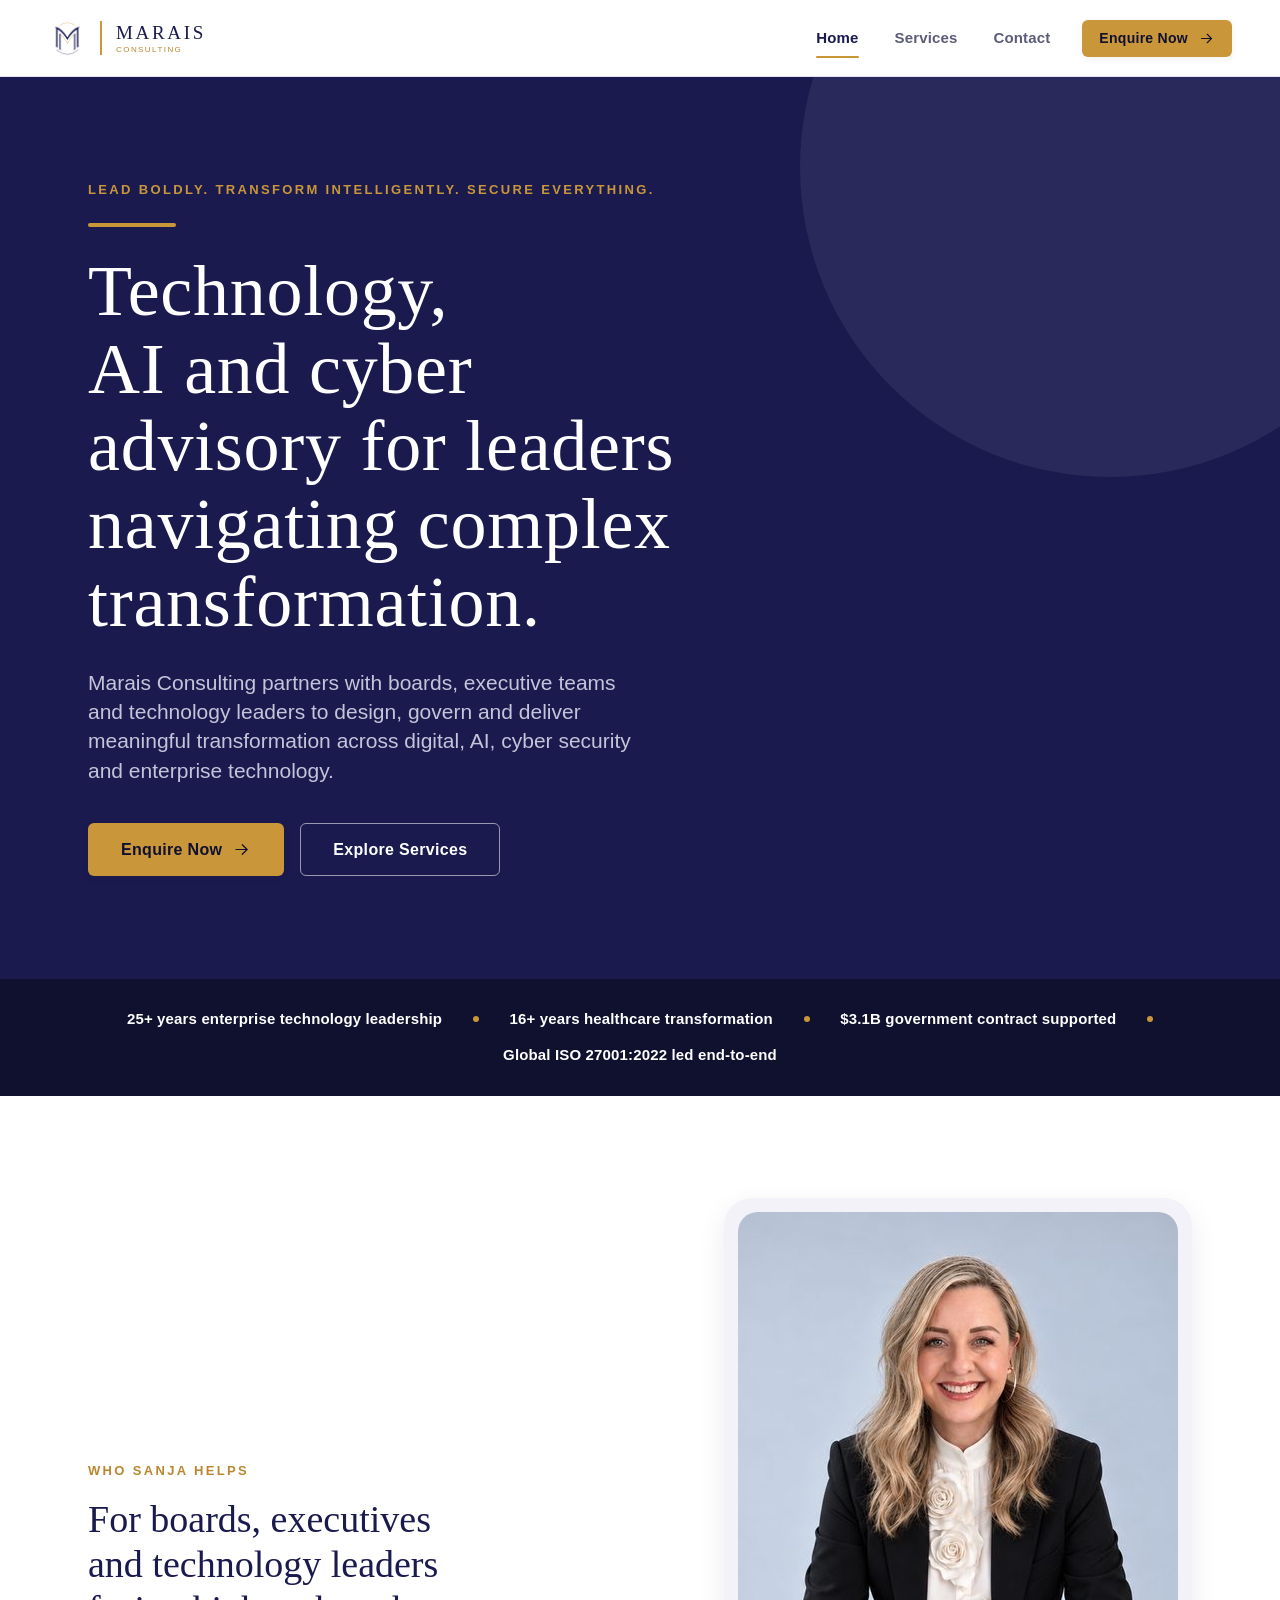
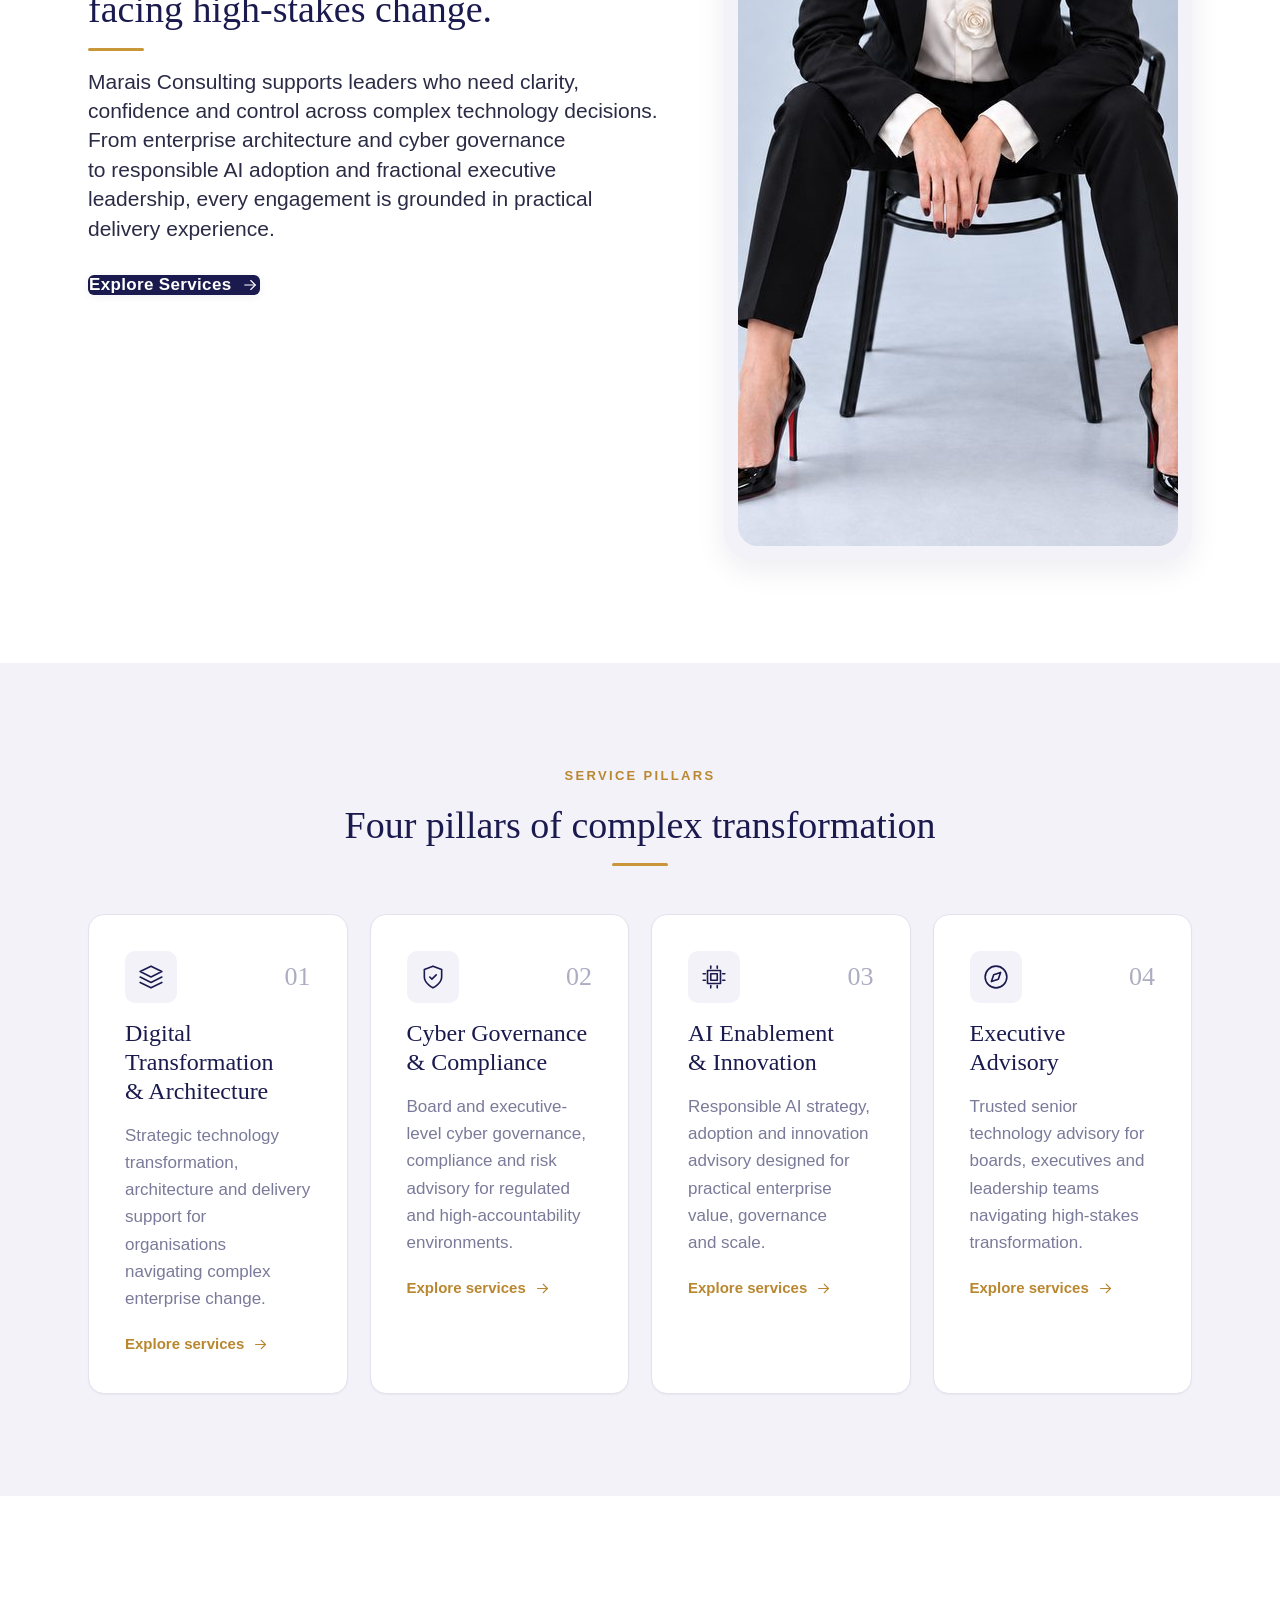
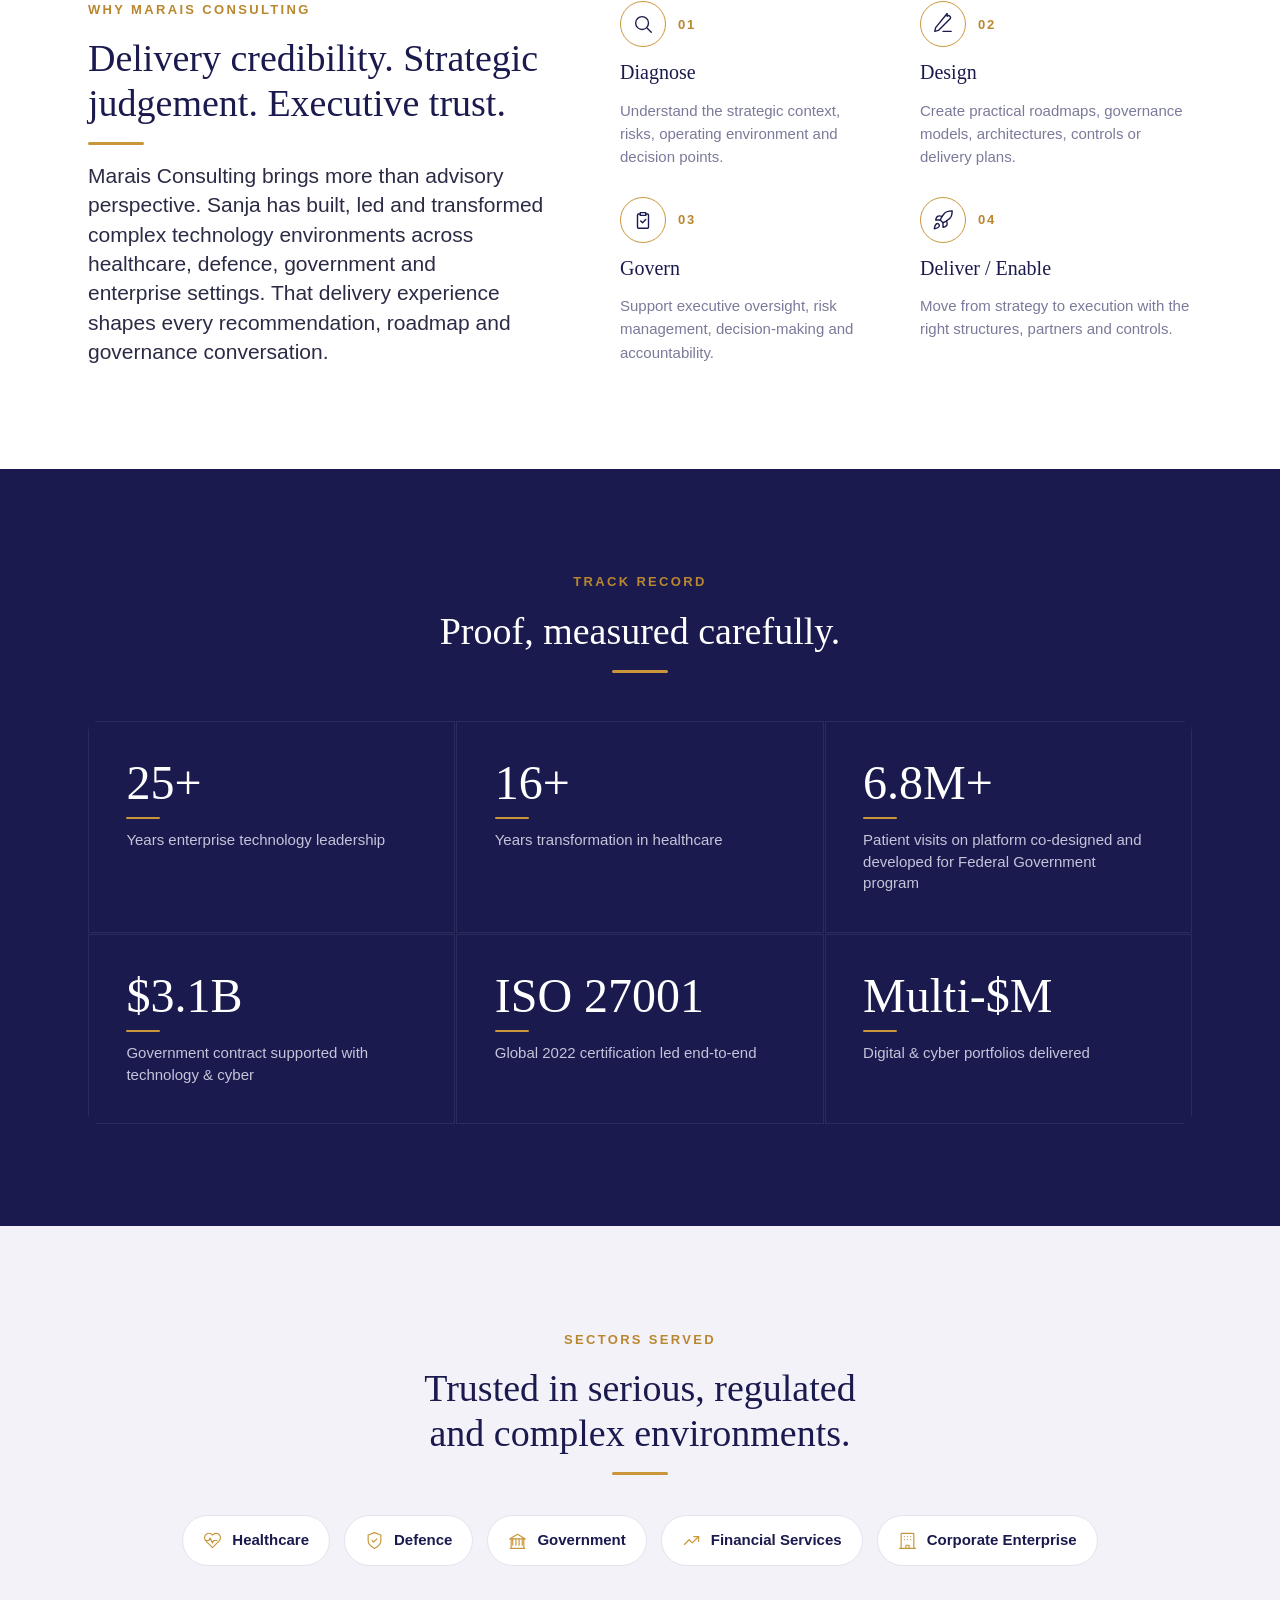
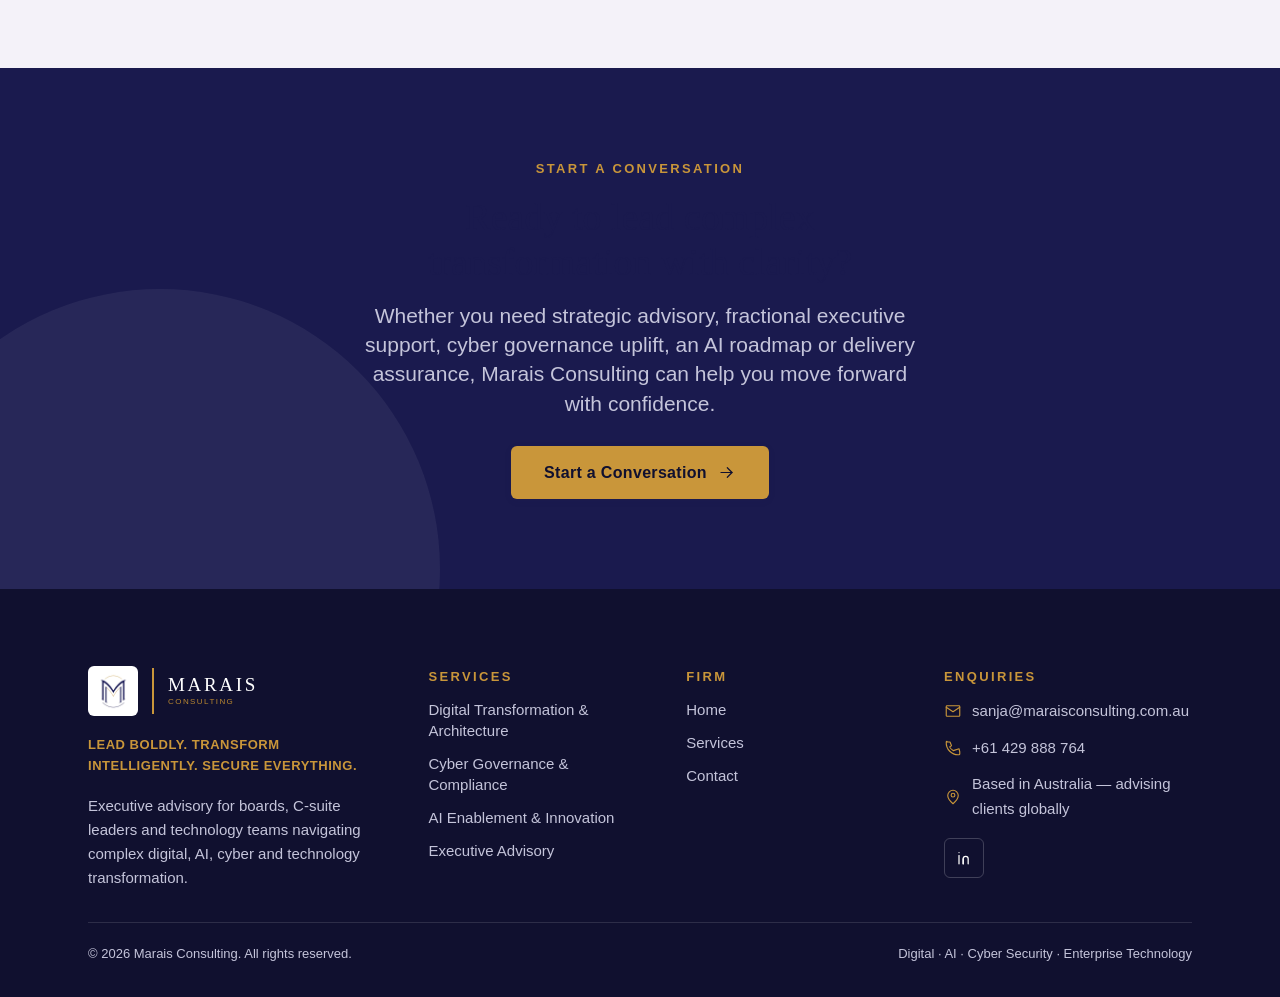
==== commit 54532098: "Sync from marais-consulting-website@879f8a67f5aa4ba5163bb7f0b2debdd0adf9e2ec" ====
--- a/index.html
+++ b/index.html
@@ -3,10 +3,228 @@
 <head>
 <meta charset="utf-8">
 <meta name="viewport" content="width=device-width, initial-scale=1">
-<title>Marais Consulting — Lead Boldly. Transform Intelligently. Secure Everything.</title>
+<title>Marais Consulting — Technology, AI & Cyber Advisory | Brisbane</title>
 <meta name="description" content="Marais Consulting partners with boards, executive teams and technology leaders to design, govern and deliver meaningful transformation across digital, AI, cyber security and enterprise technology.">
 <link rel="canonical" href="https://maraisconsulting.com.au/">
 <link rel="icon" type="image/png" href="/assets/logo/favicon-32.png">
+<meta name="robots" content="index, follow, max-image-preview:large">
+<meta name="author" content="Sanja Marais">
+<meta name="geo.region" content="AU-QLD">
+<meta name="geo.placename" content="Brisbane">
+<meta property="og:type" content="website">
+<meta property="og:site_name" content="Marais Consulting">
+<meta property="og:locale" content="en_AU">
+<meta property="og:url" content="https://maraisconsulting.com.au/">
+<meta property="og:title" content="Marais Consulting — Technology, AI and cyber advisory">
+<meta property="og:description" content="Marais Consulting partners with boards, executive teams and technology leaders to design, govern and deliver meaningful transformation across digital, AI, cyber security and enterprise technology.">
+<meta property="og:image" content="https://maraisconsulting.com.au/assets/images/marais-consulting-social.jpg">
+<meta property="og:image:width" content="1200">
+<meta property="og:image:height" content="630">
+<meta property="og:image:alt" content="Marais Consulting — technology, AI and cyber advisory, Brisbane, Australia">
+<meta name="twitter:card" content="summary_large_image">
+<meta name="twitter:title" content="Marais Consulting — Technology, AI and cyber advisory">
+<meta name="twitter:description" content="Marais Consulting partners with boards, executive teams and technology leaders to design, govern and deliver meaningful transformation across digital, AI, cyber security and enterprise technology.">
+<meta name="twitter:image" content="https://maraisconsulting.com.au/assets/images/marais-consulting-social.jpg">
+<link rel="apple-touch-icon" href="/assets/logo/marais-mark.png">
+<link rel="sitemap" type="application/xml" href="/sitemap.xml">
+<script type="application/ld+json">
+{
+ "@context": "https://schema.org",
+ "@graph": [
+  {
+   "@type": "WebSite",
+   "@id": "https://maraisconsulting.com.au/#website",
+   "url": "https://maraisconsulting.com.au/",
+   "name": "Marais Consulting",
+   "publisher": {
+    "@id": "https://maraisconsulting.com.au/#organization"
+   },
+   "inLanguage": "en-AU"
+  },
+  {
+   "@type": "WebPage",
+   "@id": "https://maraisconsulting.com.au/#webpage",
+   "url": "https://maraisconsulting.com.au/",
+   "name": "Marais Consulting — Technology, AI and cyber advisory",
+   "description": "Marais Consulting partners with boards, executive teams and technology leaders to design, govern and deliver meaningful transformation across digital, AI, cyber security and enterprise technology.",
+   "isPartOf": {
+    "@id": "https://maraisconsulting.com.au/#website"
+   },
+   "about": {
+    "@id": "https://maraisconsulting.com.au/#organization"
+   },
+   "primaryImageOfPage": {
+    "@type": "ImageObject",
+    "url": "https://maraisconsulting.com.au/assets/images/marais-consulting-social.jpg"
+   },
+   "inLanguage": "en-AU"
+  },
+  {
+   "@type": [
+    "Organization",
+    "ProfessionalService"
+   ],
+   "@id": "https://maraisconsulting.com.au/#organization",
+   "name": "Marais Consulting",
+   "legalName": "Marais Consulting Pty Ltd",
+   "url": "https://maraisconsulting.com.au/",
+   "logo": {
+    "@type": "ImageObject",
+    "url": "https://maraisconsulting.com.au/assets/logo/marais-logo-512.png",
+    "width": 512,
+    "height": 512
+   },
+   "image": "https://maraisconsulting.com.au/assets/images/marais-consulting-social.jpg",
+   "description": "Technology, AI and cyber advisory for boards, executive teams and technology leaders navigating complex transformation in healthcare, defence, government and other regulated environments.",
+   "slogan": "Lead Boldly. Transform Intelligently. Secure Everything.",
+   "foundingDate": "2017-05",
+   "founder": {
+    "@id": "https://maraisconsulting.com.au/#sanja"
+   },
+   "email": "sanja@maraisconsulting.com.au",
+   "telephone": "+61 429 888 764",
+   "address": {
+    "@type": "PostalAddress",
+    "addressLocality": "Brisbane",
+    "addressRegion": "QLD",
+    "addressCountry": "AU"
+   },
+   "areaServed": [
+    {
+     "@type": "Country",
+     "name": "Australia"
+    },
+    "Worldwide"
+   ],
+   "sameAs": [
+    "https://www.linkedin.com/in/sanja-marais-2981487b/"
+   ],
+   "knowsAbout": [
+    "Digital transformation",
+    "Enterprise architecture",
+    "Cyber security governance",
+    "ISO 27001:2022 certification",
+    "IRAP assessment",
+    "Essential Eight",
+    "NIST Cybersecurity Framework",
+    "DISP",
+    "GDPR",
+    "Responsible AI adoption",
+    "AI governance",
+    "Healthcare technology"
+   ],
+   "hasOfferCatalog": {
+    "@type": "OfferCatalog",
+    "name": "Advisory services",
+    "itemListElement": [
+     {
+      "@type": "Offer",
+      "itemOffered": {
+       "@type": "Service",
+       "@id": "https://maraisconsulting.com.au/services/#digital-transformation",
+       "name": "Digital Transformation & Architecture",
+       "url": "https://maraisconsulting.com.au/services/"
+      }
+     },
+     {
+      "@type": "Offer",
+      "itemOffered": {
+       "@type": "Service",
+       "@id": "https://maraisconsulting.com.au/services/#cyber-governance",
+       "name": "Cyber Governance & Compliance",
+       "url": "https://maraisconsulting.com.au/services/"
+      }
+     },
+     {
+      "@type": "Offer",
+      "itemOffered": {
+       "@type": "Service",
+       "@id": "https://maraisconsulting.com.au/services/#ai-enablement",
+       "name": "AI Enablement & Innovation",
+       "url": "https://maraisconsulting.com.au/services/"
+      }
+     },
+     {
+      "@type": "Offer",
+      "itemOffered": {
+       "@type": "Service",
+       "@id": "https://maraisconsulting.com.au/services/#executive-advisory",
+       "name": "Executive Advisory",
+       "url": "https://maraisconsulting.com.au/services/"
+      }
+     }
+    ]
+   }
+  },
+  {
+   "@type": "Person",
+   "@id": "https://maraisconsulting.com.au/#sanja",
+   "name": "Sanja Marais",
+   "jobTitle": "Founder and Principal Consultant",
+   "worksFor": {
+    "@id": "https://maraisconsulting.com.au/#organization"
+   },
+   "image": "https://maraisconsulting.com.au/assets/images/sanja-portrait.jpg",
+   "description": "Technology, security and AI executive with 25+ years of experience leading transformation across healthcare, government, defence and other regulated environments. Former Chief Technology & Security Officer at Aspen Medical.",
+   "address": {
+    "@type": "PostalAddress",
+    "addressLocality": "Brisbane",
+    "addressRegion": "QLD",
+    "addressCountry": "AU"
+   },
+   "alumniOf": {
+    "@type": "CollegeOrUniversity",
+    "name": "University of Pretoria"
+   },
+   "hasCredential": [
+    {
+     "@type": "EducationalOccupationalCredential",
+     "name": "ISO 27001 Lead Auditor"
+    },
+    {
+     "@type": "EducationalOccupationalCredential",
+     "name": "ISO 42005 Implementer"
+    },
+    {
+     "@type": "EducationalOccupationalCredential",
+     "name": "PRINCE2 Foundation"
+    },
+    {
+     "@type": "EducationalOccupationalCredential",
+     "name": "Master of Commerce, University of Pretoria"
+    }
+   ],
+   "memberOf": [
+    {
+     "@type": "Organization",
+     "name": "ISACA"
+    },
+    {
+     "@type": "Organization",
+     "name": "Australian Information Security Association (AISA)"
+    }
+   ],
+   "knowsAbout": [
+    "Digital transformation",
+    "Enterprise architecture",
+    "Cyber security governance",
+    "ISO 27001:2022 certification",
+    "IRAP assessment",
+    "Essential Eight",
+    "NIST Cybersecurity Framework",
+    "DISP",
+    "GDPR",
+    "Responsible AI adoption",
+    "AI governance",
+    "Healthcare technology"
+   ],
+   "sameAs": [
+    "https://www.linkedin.com/in/sanja-marais-2981487b/"
+   ]
+  }
+ ]
+}
+</script>
 <link rel="stylesheet" href="/styles.css">
 <style>html{scroll-behavior:smooth;}body{margin:0;}</style>
 </head>
@@ -15,7 +233,7 @@
 <header class="site-header">
   <div class="site-header__inner">
     <a class="logo" href="/">
-      <img class="logo__mark" src="/assets/logo/marais-mark.png" alt="Marais Consulting">
+      <img class="logo__mark" src="/assets/logo/marais-mark.png" alt="Marais Consulting" width="38" height="38">
       <span class="logo__rule" aria-hidden="true"></span>
       <span class="logo__word"><span class="a">MARAIS</span><span class="b">CONSULTING</span></span>
     </a>
@@ -83,7 +301,7 @@
         </div>
       </div>
       <div class="split__portrait">
-        <img src="/assets/images/sanja-portrait.png" alt="Sanja Marais">
+        <img src="/assets/images/sanja-portrait.jpg" alt="Sanja Marais, founder of Marais Consulting" width="800" height="934" loading="lazy" decoding="async">
       </div>
     </div>
   </section>
@@ -238,7 +456,7 @@
   <div class="footer__grid">
     <div class="footer__brand">
       <a class="logo" href="/" style="--logo-dark:1">
-        <span style="display:inline-flex;background:#fff;border-radius:var(--radius-sm);padding:6px"><img class="logo__mark" src="/assets/logo/marais-mark.png" alt="Marais Consulting"></span>
+        <span style="display:inline-flex;background:#fff;border-radius:var(--radius-sm);padding:6px"><img class="logo__mark" src="/assets/logo/marais-mark.png" alt="Marais Consulting" width="38" height="38"></span>
         <span class="logo__rule" aria-hidden="true"></span>
         <span class="logo__word"><span class="a">MARAIS</span><span class="b">CONSULTING</span></span>
       </a>
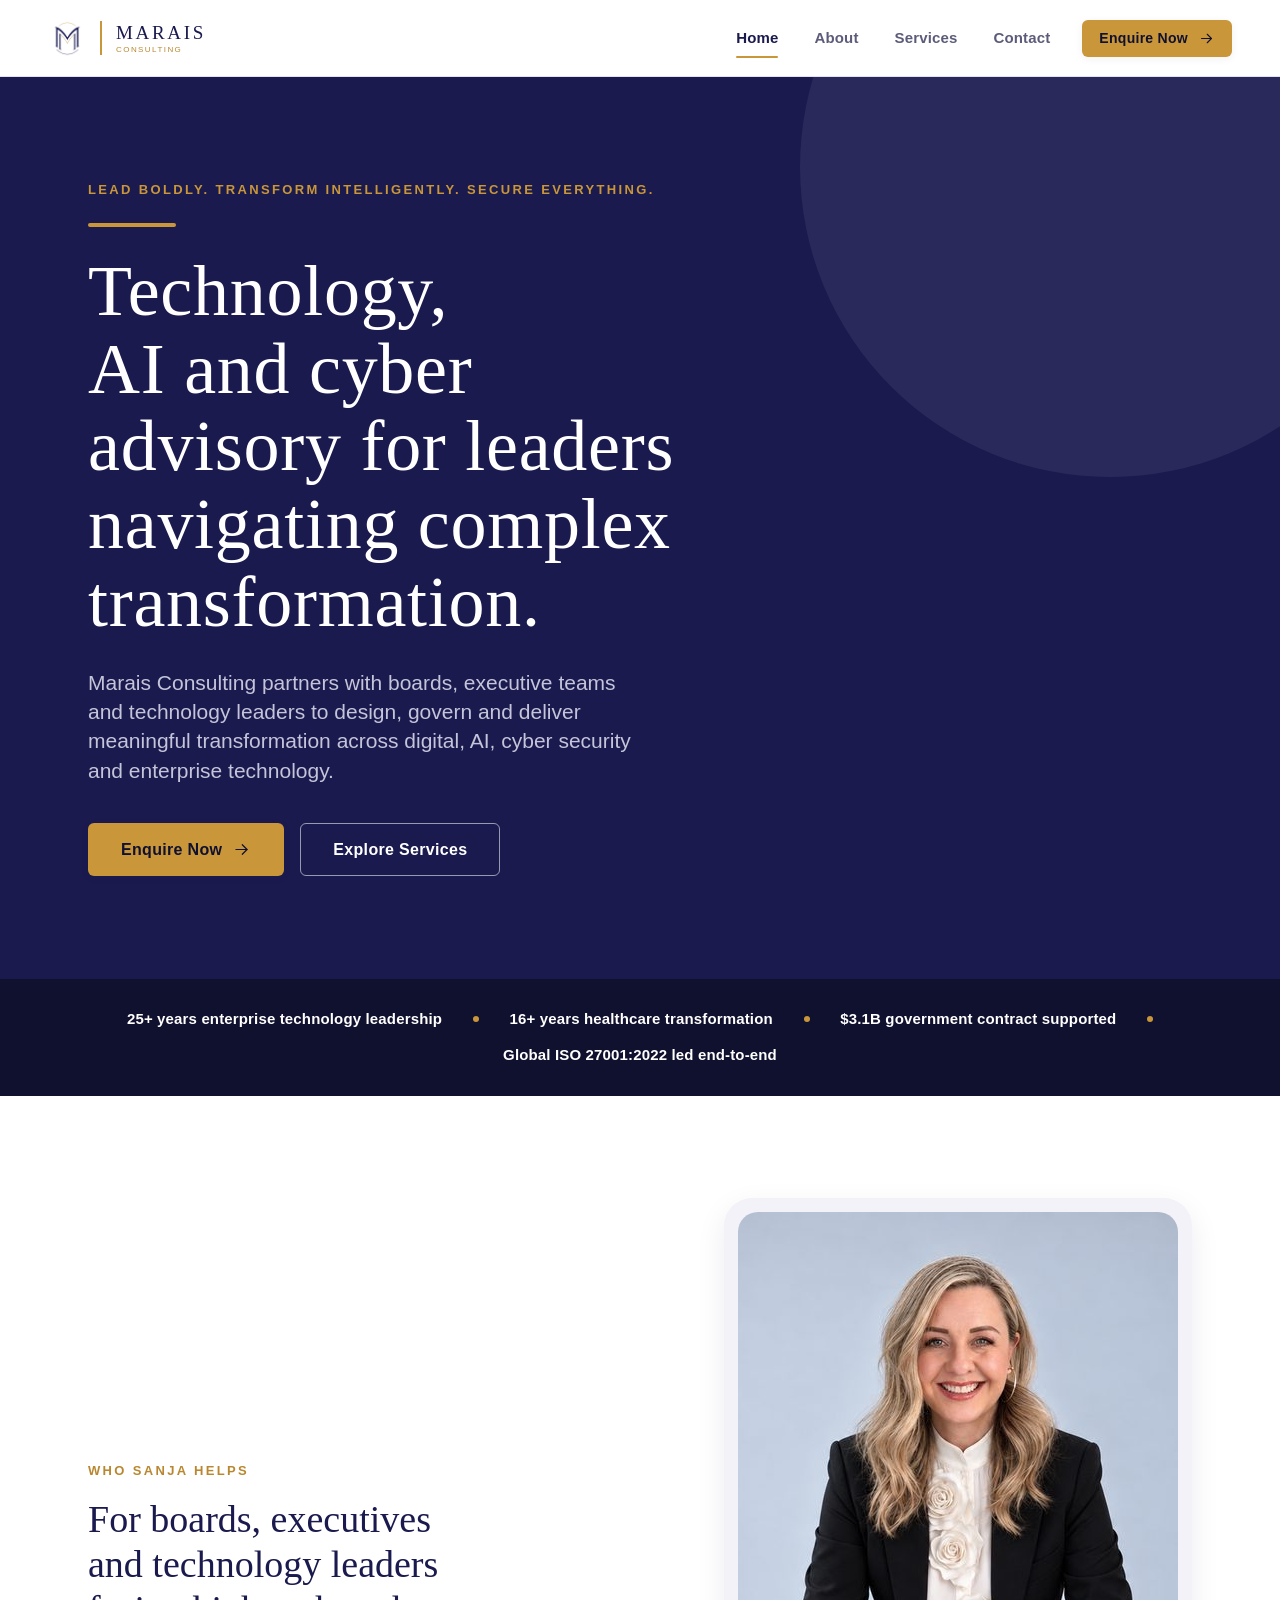
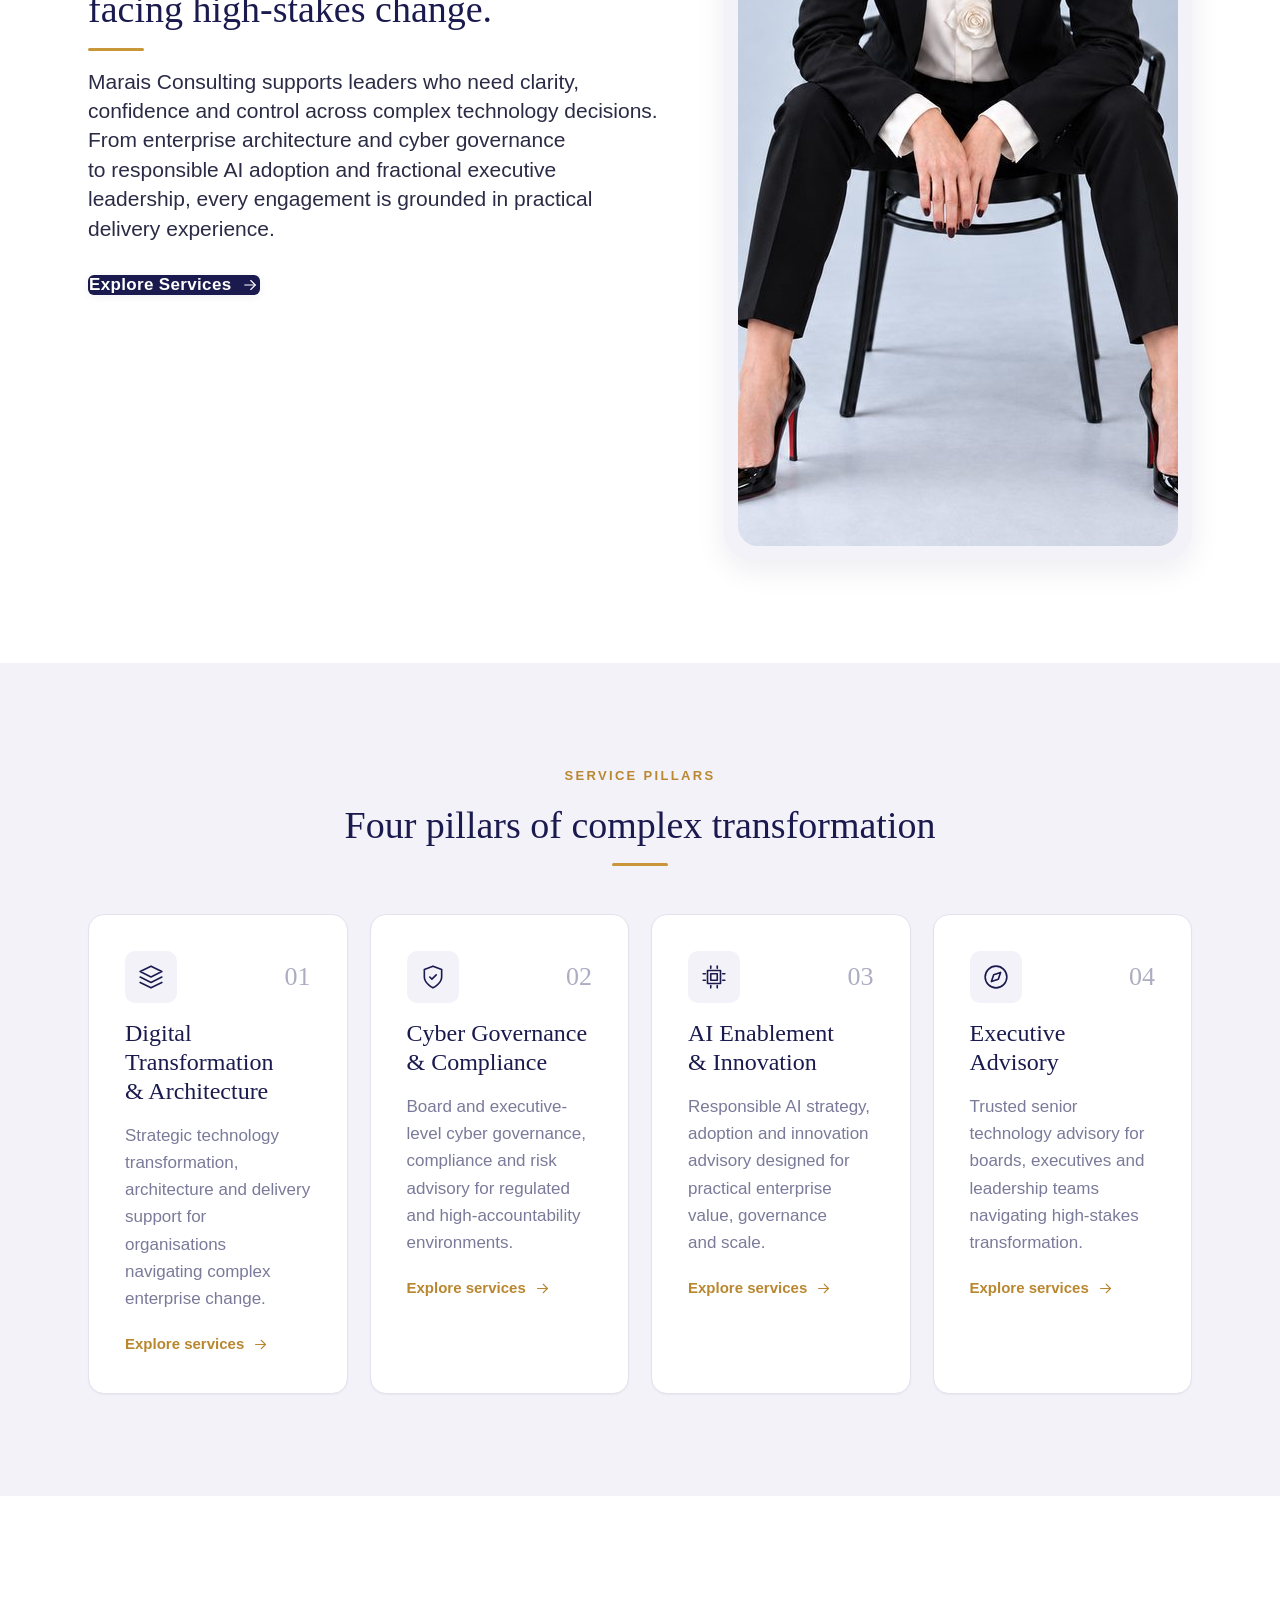
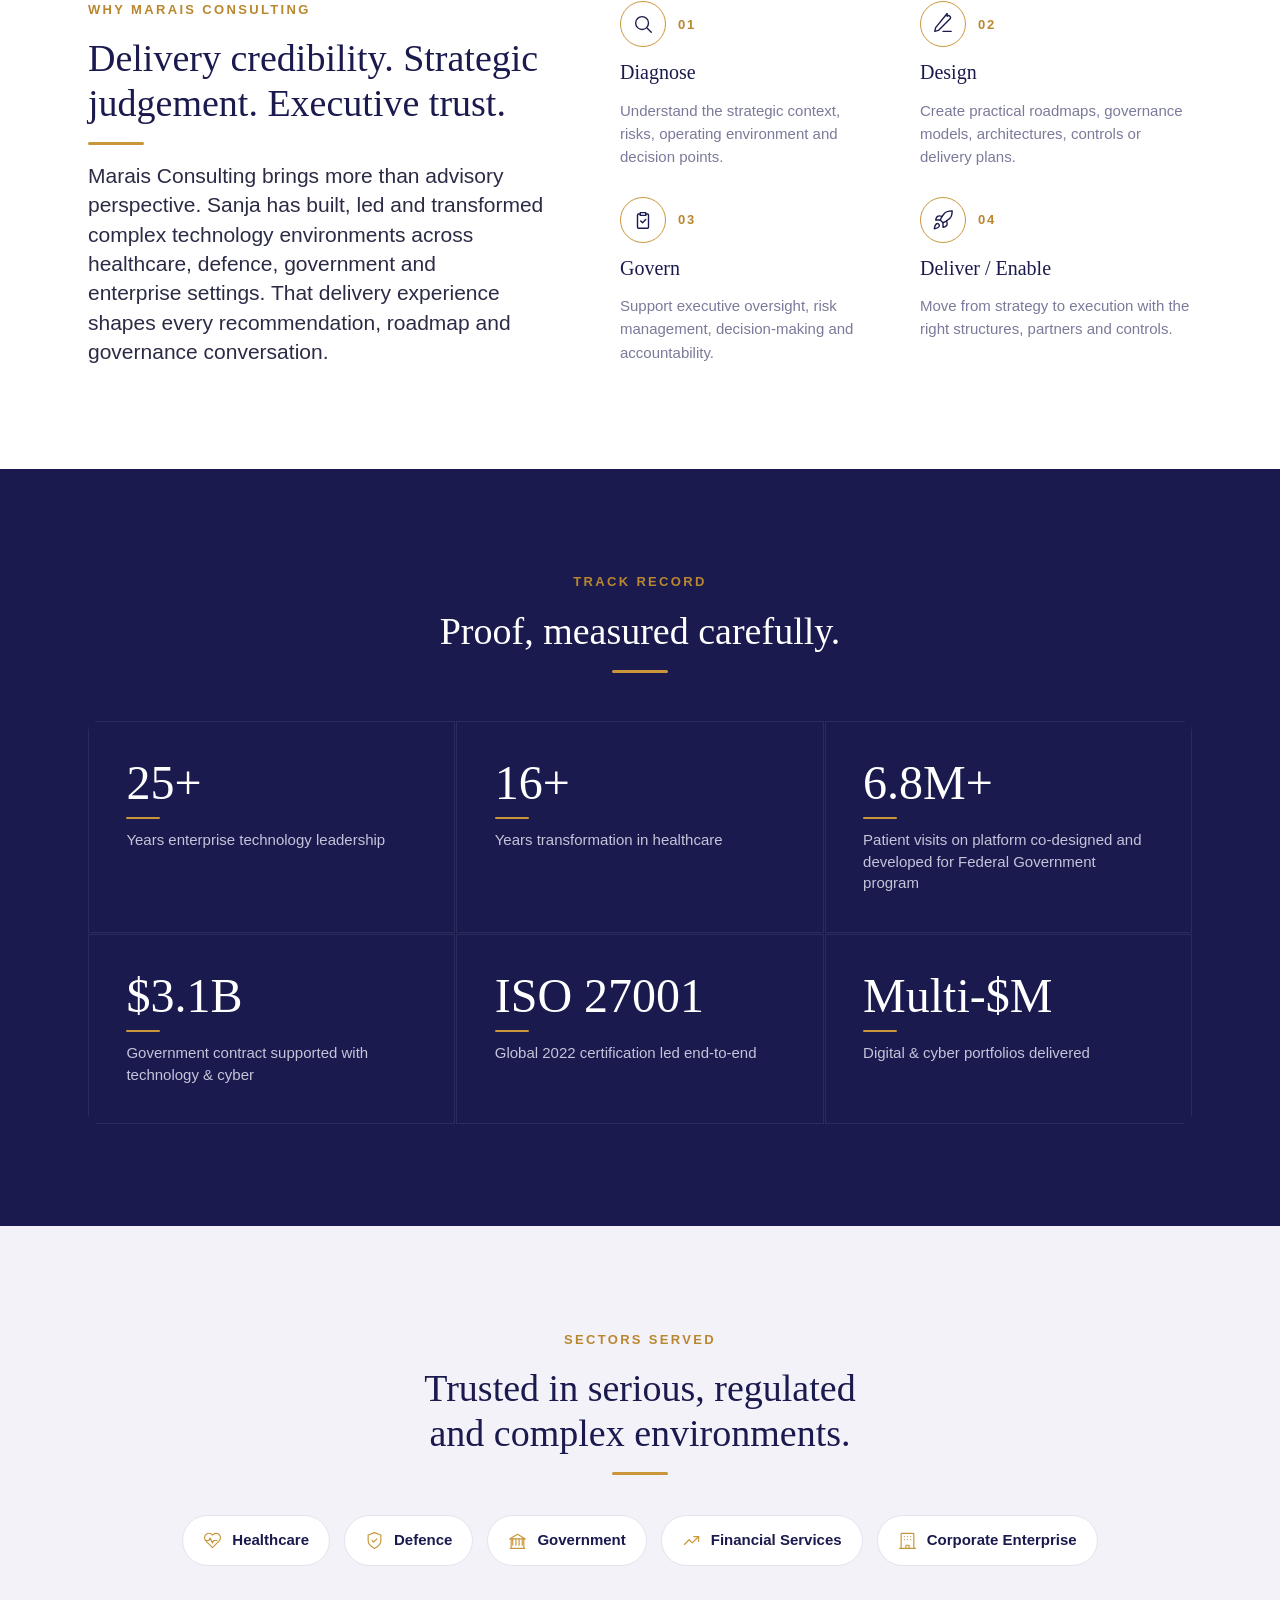
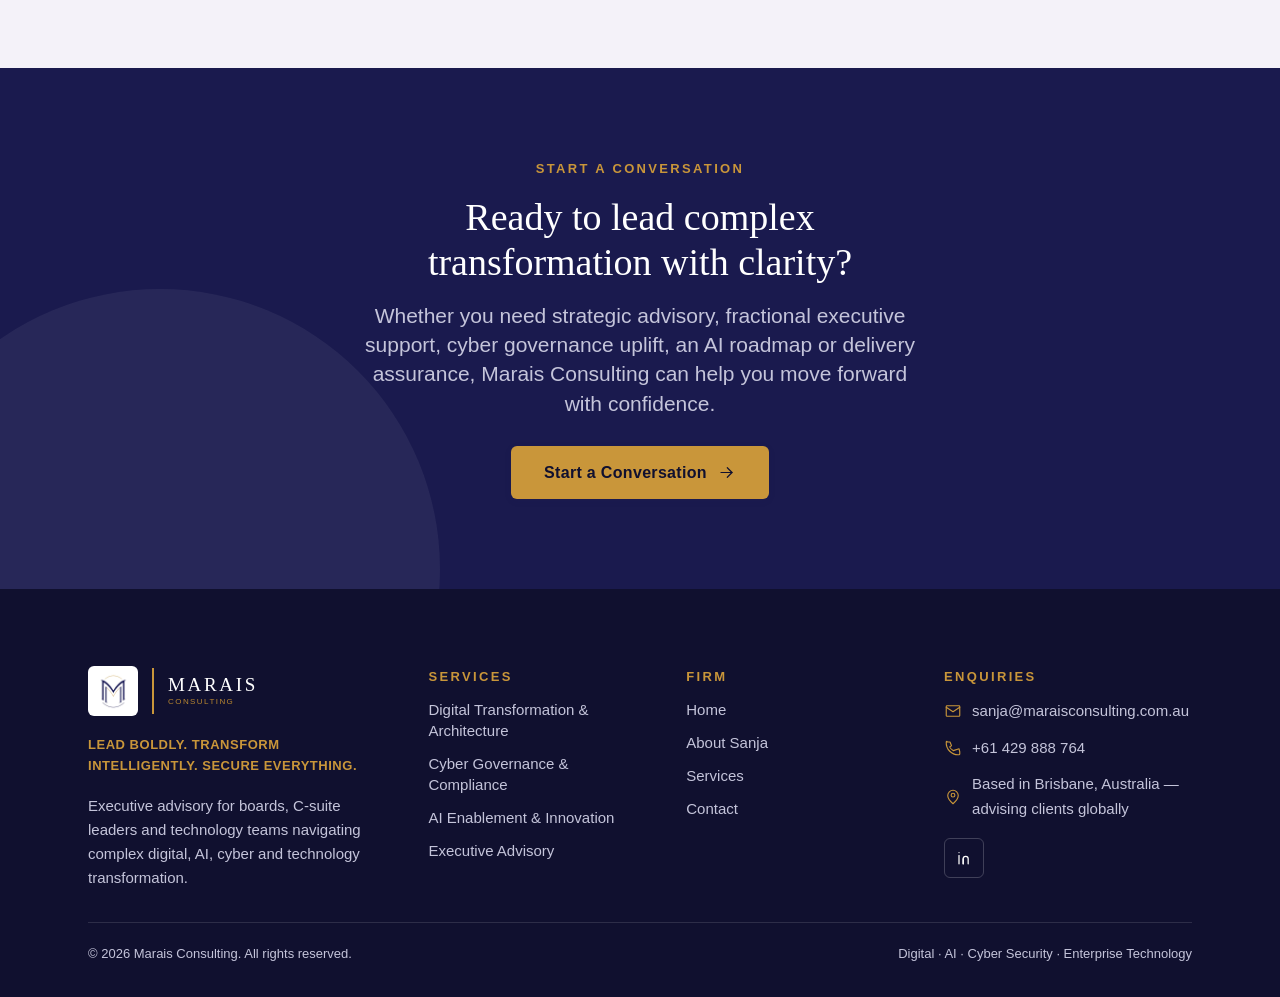
==== commit 4092ed4f: "Sync from marais-consulting-website@2e13599253e68bfe42f5ecd7a0b49fdf36dc7437" ====
--- a/index.html
+++ b/index.html
@@ -9,6 +9,7 @@
 <link rel="icon" type="image/png" href="/assets/logo/favicon-32.png">
 <meta name="robots" content="index, follow, max-image-preview:large">
 <meta name="author" content="Sanja Marais">
+<meta name="google-site-verification" content="03ZM3qAHHFbf8OONZgFs66ZmZM4-Aj0UsE_h1DVbOg4" />
 <meta name="geo.region" content="AU-QLD">
 <meta name="geo.placename" content="Brisbane">
 <meta property="og:type" content="website">
@@ -183,7 +184,7 @@
     },
     {
      "@type": "EducationalOccupationalCredential",
-     "name": "ISO 42005 Implementer"
+     "name": "ISO 42001 Implementer"
     },
     {
      "@type": "EducationalOccupationalCredential",
@@ -197,11 +198,7 @@
    "memberOf": [
     {
      "@type": "Organization",
-     "name": "ISACA"
-    },
-    {
-     "@type": "Organization",
-     "name": "Australian Information Security Association (AISA)"
+     "name": "Women in Digital"
     }
    ],
    "knowsAbout": [
@@ -239,6 +236,7 @@
     </a>
     <nav class="nav">
       <a class="nav__link" href="/" aria-current="page">Home</a>
+      <a class="nav__link" href="/about/">About</a>
       <a class="nav__link" href="/services/">Services</a>
       <a class="nav__link" href="/contact/">Contact</a>
       <span class="nav__cta"><a class="btn btn--primary btn--sm" href="/contact/">Enquire Now <span class="icon">
@@ -251,6 +249,7 @@
   </div>
   <div class="nav-panel" id="navPanel">
     <a class="nav-panel__link" href="/">Home</a>
+    <a class="nav-panel__link" href="/about/">About</a>
     <a class="nav-panel__link" href="/services/">Services</a>
     <a class="nav-panel__link" href="/contact/">Contact</a>
     <a class="btn btn--primary btn--md btn--block nav-panel__cta" href="/contact/">Enquire Now</a>
@@ -473,6 +472,7 @@
     <div class="footer__col">
       <span class="footer__heading">Firm</span>
       <a class="footer__link" href="/">Home</a>
+      <a class="footer__link" href="/about/">About Sanja</a>
       <a class="footer__link" href="/services/">Services</a>
       <a class="footer__link" href="/contact/">Contact</a>
     </div>
@@ -480,7 +480,7 @@
       <span class="footer__heading">Enquiries</span>
       <a class="footer__contact-item" href="mailto:sanja@maraisconsulting.com.au"><span class="icon"><svg width="18" height="18" viewBox="0 0 24 24" fill="none" stroke="currentColor" stroke-width="1.5" stroke-linecap="round" stroke-linejoin="round"><path d="M4 5h16a1 1 0 011 1v12a1 1 0 01-1 1H4a1 1 0 01-1-1V6a1 1 0 011-1z"/><path d="M3 7l9 6 9-6"/></svg></span>sanja@maraisconsulting.com.au</a>
       <a class="footer__contact-item" href="tel:+61429888764"><span class="icon"><svg width="18" height="18" viewBox="0 0 24 24" fill="none" stroke="currentColor" stroke-width="1.5" stroke-linecap="round" stroke-linejoin="round"><path d="M4 4h4l2 5-2.5 1.5a11 11 0 005 5L20 13l1 4v3a1 1 0 01-1 1A16 16 0 013 4a1 1 0 011-1"/></svg></span>+61 429 888 764</a>
-      <span class="footer__contact-item"><span class="icon"><svg width="18" height="18" viewBox="0 0 24 24" fill="none" stroke="currentColor" stroke-width="1.5" stroke-linecap="round" stroke-linejoin="round"><path d="M12 21s7-6.2 7-11a7 7 0 10-14 0c0 4.8 7 11 7 11z"/><path d="M12 12a2.5 2.5 0 100-5 2.5 2.5 0 000 5z"/></svg></span>Based in Australia — advising clients globally</span>
+      <span class="footer__contact-item"><span class="icon"><svg width="18" height="18" viewBox="0 0 24 24" fill="none" stroke="currentColor" stroke-width="1.5" stroke-linecap="round" stroke-linejoin="round"><path d="M12 21s7-6.2 7-11a7 7 0 10-14 0c0 4.8 7 11 7 11z"/><path d="M12 12a2.5 2.5 0 100-5 2.5 2.5 0 000 5z"/></svg></span>Based in Brisbane, Australia — advising clients globally</span>
       <a class="footer__linkedin" href="https://www.linkedin.com/in/sanja-marais-2981487b/" target="_blank" rel="noopener" aria-label="LinkedIn"><svg width="20" height="20" viewBox="0 0 24 24" fill="none" stroke="currentColor" stroke-width="1.5" stroke-linecap="round" stroke-linejoin="round"><path d="M6 9v10"/><path d="M6 5.5v.01"/><path d="M11 19v-6a3 3 0 016 0v6"/><path d="M11 13v6"/></svg></a>
     </div>
   </div>
